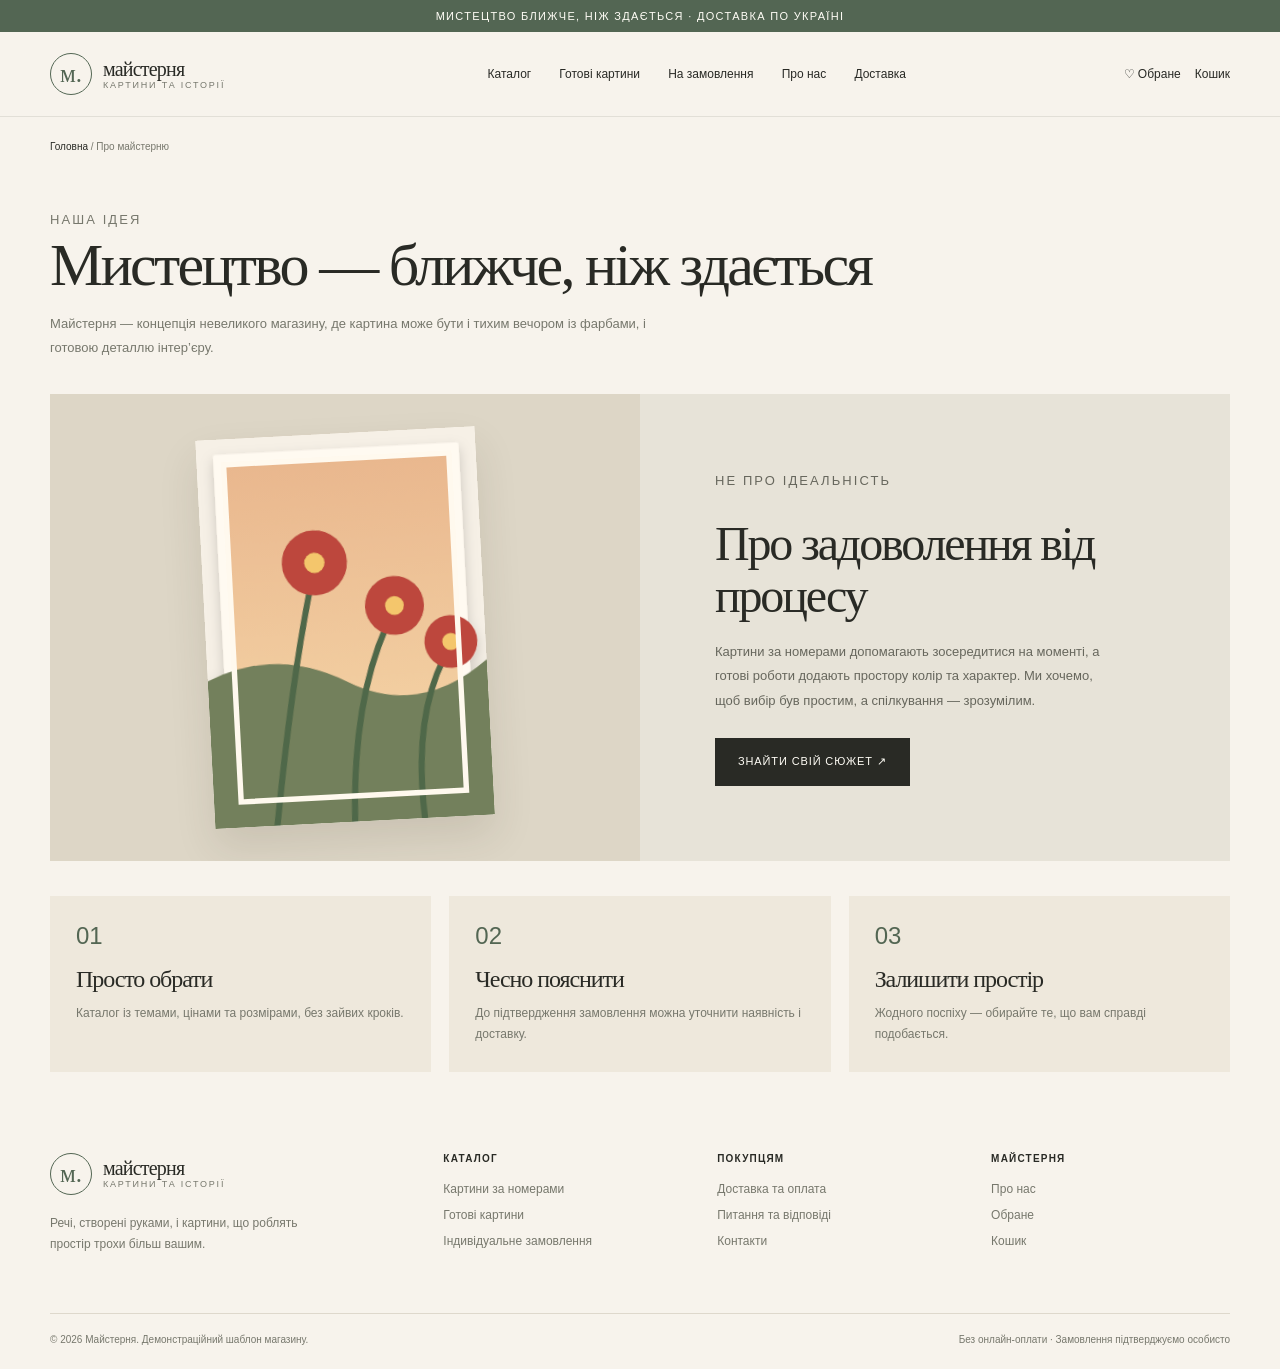
==== about.html @ 07181202 "init commit" ====
<!doctype html><html lang="uk"><head><meta charset="utf-8"><meta name="viewport" content="width=device-width, initial-scale=1"><meta name="description" content="Про концепцію та підхід майстерні."><title>Про майстерню — Майстерня</title><link rel="stylesheet" href="assets/css/style.css"></head><body data-order-email="YOUR_EMAIL@example.com"><div class="announcement">Мистецтво ближче, ніж здається · Доставка по Україні</div><header class="site-header"><div class="container header-main"><a class="brand" href="index.html"><span class="brand__mark">м.</span><span class="brand__text">майстерня<small>картини та історії</small></span></a><nav class="site-nav"><a href="catalog.html">Каталог</a><a href="ready-art.html">Готові картини</a><a href="custom.html">На замовлення</a><a href="about.html">Про нас</a><a href="delivery.html">Доставка</a></nav><div class="header-actions"><a class="header-link" href="favorites.html">♡ Обране</a><a class="header-link" href="cart.html">Кошик <span class="cart-count" hidden>0</span></a></div><button class="menu-toggle" aria-label="Відкрити меню" aria-expanded="false">☰</button></div></header><main><div class="container"><div class="breadcrumbs"><a href="index.html">Головна</a> / Про майстерню</div><section class="page-hero"><p class="eyebrow">НАША ІДЕЯ</p><h1>Мистецтво — ближче, ніж здається</h1><p>Майстерня — концепція невеликого магазину, де картина може бути і тихим вечором із фарбами, і готовою деталлю інтер’єру.</p></section><div class="split-promo"><div class="split-promo__visual"><img src="assets/images/poppy.svg" alt="Квіткова картина"></div><div class="split-promo__content"><p class="eyebrow">НЕ ПРО ІДЕАЛЬНІСТЬ</p><h2>Про задоволення від процесу</h2><p>Картини за номерами допомагають зосередитися на моменті, а готові роботи додають простору колір та характер. Ми хочемо, щоб вибір був простим, а спілкування — зрозумілим.</p><a class="button button--dark" href="catalog.html">Знайти свій сюжет ↗</a></div></div><div class="info-grid"><article class="info-card"><span>01</span><h2>Просто обрати</h2><p>Каталог із темами, цінами та розмірами, без зайвих кроків.</p></article><article class="info-card"><span>02</span><h2>Чесно пояснити</h2><p>До підтвердження замовлення можна уточнити наявність і доставку.</p></article><article class="info-card"><span>03</span><h2>Залишити простір</h2><p>Жодного поспіху — обирайте те, що вам справді подобається.</p></article></div></div></main><footer class="site-footer"><div class="container"><div class="footer-grid"><div class="footer-brand"><a class="brand" href="index.html"><span class="brand__mark">м.</span><span class="brand__text">майстерня<small>картини та історії</small></span></a><p>Речі, створені руками, і картини, що роблять простір трохи більш вашим.</p></div><div class="footer-column"><h3>Каталог</h3><a href="catalog.html">Картини за номерами</a><a href="ready-art.html">Готові картини</a><a href="custom.html">Індивідуальне замовлення</a></div><div class="footer-column"><h3>Покупцям</h3><a href="delivery.html">Доставка та оплата</a><a href="faq.html">Питання та відповіді</a><a href="contacts.html">Контакти</a></div><div class="footer-column"><h3>Майстерня</h3><a href="about.html">Про нас</a><a href="favorites.html">Обране</a><a href="cart.html">Кошик</a></div></div><div class="footer-bottom"><span>© 2026 Майстерня. Демонстраційний шаблон магазину.</span><span>Без онлайн-оплати · Замовлення підтверджуємо особисто</span></div></div></footer><script src="assets/js/products.js"></script><script src="assets/js/app.js"></script></body></html>
---- assets/css/style.css ----
/* Compiled from assets/scss/style.scss; no framework dependencies. */







:root { color-scheme: light; font-family: Inter, 'Segoe UI', sans-serif; color: #292a25; background: #f7f3ec; font-synthesis: none; text-rendering: optimizeLegibility; }
* { box-sizing: border-box; }
html { scroll-behavior: smooth; }
body { margin: 0; min-width: 320px; background: #f7f3ec; }
a { color: inherit; text-decoration: none; }
button, input, select, textarea { font: inherit; }
button { cursor: pointer; }
img { display: block; max-width: 100%; }
.container { width: min(1180px, calc(100% - 48px)); margin-inline: auto; }
.announcement { background: #536653; color: #fffdf6; text-align: center; padding: 10px 16px; font-size: 11px; letter-spacing: .12em; text-transform: uppercase; }
.site-header { position: sticky; top: 0; z-index: 20; background: rgba(247,243,236,.95); backdrop-filter: blur(12px); border-bottom: 1px solid rgba(41,42,37,.1); }
.header-main { min-height: 84px; display: flex; align-items: center; justify-content: space-between; gap: 28px; }
.brand { display: flex; align-items: center; gap: 11px; min-width: 220px; }
.brand__mark { display: grid; place-items: center; width: 42px; height: 42px; border: 1px solid #536653; color: #536653; border-radius: 50%; font-family: Georgia, 'Times New Roman', serif; font-size: 25px; }
.brand__text { display: grid; gap: 2px; font-family: Georgia, 'Times New Roman', serif; font-size: 20px; line-height: 1; letter-spacing: -.04em; }
.brand__text small { font-family: sans-serif; font-size: 9px; letter-spacing: .2em; text-transform: uppercase; color: #77786d; }
.site-nav { display: flex; align-items: center; gap: clamp(14px, 2.2vw, 30px); font-size: 12px; }
.site-nav a { padding: 10px 0; position: relative; }
.site-nav a:after { content: ''; position: absolute; left: 0; right: 100%; bottom: 4px; height: 1px; background: #536653; transition: right .2s; }
.site-nav a:hover:after { right: 0; }
.header-actions { display: flex; align-items: center; gap: 14px; }
.header-link { font-size: 12px; position: relative; white-space: nowrap; }
.cart-count { position: absolute; top: -9px; right: -12px; min-width: 17px; height: 17px; border-radius: 50%; background: #536653; color: white; display: grid; place-items: center; font-size: 10px; }
.cart-count[hidden] { display: none; }
.menu-toggle { display: none; border: 0; background: none; font-size: 23px; }
.hero { padding: 58px 0 74px; overflow: hidden; }
.hero__grid { display: grid; grid-template-columns: 1.02fr .98fr; align-items: center; gap: clamp(35px, 7vw, 90px); }
.eyebrow { font-size: 10px; letter-spacing: .16em; text-transform: uppercase; color: #77786d; margin: 0 0 15px; }
h1, h2, h3, p { margin-top: 0; }
h1, h2 { font-family: Georgia, 'Times New Roman', serif; font-weight: 400; letter-spacing: -.045em; }
.hero h1 { font-size: clamp(44px, 5.5vw, 72px); line-height: 1.02; max-width: 600px; margin-bottom: 23px; }
.hero h1 em { color: #536653; font-weight: 400; }
.hero__copy { max-width: 420px; color: #65665c; font-size: 14px; line-height: 1.9; margin-bottom: 30px; }
.button { display: inline-flex; align-items: center; justify-content: center; gap: 12px; min-height: 48px; padding: 0 22px; border: 1px solid transparent; font-size: 11px; letter-spacing: .08em; text-transform: uppercase; transition: background .2s, color .2s, transform .2s; }
.button:hover { transform: translateY(-2px); }
.button--dark { background: #292a25; color: #fffdf6; }
.button--dark:hover { background: #536653; }
.button--outline { border-color: #ded8cc; background: transparent; }
.button--outline:hover { border-color: #292a25; }
.button--wide { width: 100%; }
.hero__links { display: flex; align-items: center; flex-wrap: wrap; gap: 12px; }
.hero__art { position: relative; min-height: 480px; display: grid; place-items: center; }
.hero__art:before { content: ''; position: absolute; width: 78%; aspect-ratio: 1; border-radius: 50%; background: #e7e1d4; }
.hero__painting { position: relative; width: min(75%, 360px); transform: rotate(3deg); box-shadow: 0 26px 45px #40362b22; }
.hero__painting img { width: 100%; }
.hero__note { position: absolute; bottom: 38px; left: 0; background: #f7f3ec; padding: 16px 20px; box-shadow: 0 8px 25px #40362b0d; }
.hero__note strong { display: block; font-family: Georgia, 'Times New Roman', serif; font-size: 19px; font-weight: 400; }
.hero__note span { font-size: 10px; color: #77786d; }
.hero__stamp { position: absolute; top: 36px; right: 0; width: 90px; height: 90px; border: 1px solid #a9aa97; border-radius: 50%; display: grid; place-items: center; text-align: center; color: #536653; font-size: 9px; letter-spacing: .1em; line-height: 1.6; transform: rotate(10deg); }
.benefits { background: #eee5d8; border-block: 1px solid #e2d9cb; }
.benefits__grid { display: grid; grid-template-columns: repeat(3, 1fr); }
.benefit { padding: 24px 30px; display: flex; align-items: center; gap: 15px; border-right: 1px solid #d8cfc1; }
.benefit:first-child { padding-left: 0; }
.benefit:last-child { border-right: 0; }
.benefit__icon { color: #536653; font-size: 23px; }
.benefit strong { display: block; font-size: 12px; font-weight: 500; margin-bottom: 4px; }
.benefit p { color: #77786d; font-size: 11px; margin: 0; }
.section { padding: 86px 0; }
.section--tight { padding: 58px 0; }
.section-heading { display: flex; align-items: end; justify-content: space-between; gap: 20px; margin-bottom: 30px; }
.section-heading h2 { font-size: clamp(32px, 4vw, 46px); margin: 0; }
.section-heading p { color: #77786d; font-size: 12px; line-height: 1.8; max-width: 350px; margin: 0; }
.text-link { border-bottom: 1px solid #536653; padding-bottom: 5px; font-size: 11px; white-space: nowrap; }
.product-grid { display: grid; grid-template-columns: repeat(4, minmax(0, 1fr)); gap: 24px 18px; }
.product-card { min-width: 0; }
.product-card__image { display: block; position: relative; background: #eee5d8; overflow: hidden; aspect-ratio: 4/4.7; }
.product-card__image img { width: 100%; height: 100%; object-fit: cover; transition: transform .5s; }
.product-card:hover .product-card__image img { transform: scale(1.035); }
.product-card__tag { position: absolute; top: 12px; left: 12px; background: #f7f3ec; padding: 7px 9px; font-size: 9px; }
.favorite-button { position: absolute; right: 10px; top: 10px; border: 0; background: rgba(247,243,236,.9); width: 33px; height: 33px; border-radius: 50%; font-size: 18px; color: #292a25; }
.favorite-button.is-active { color: #a54e43; }
.product-card__body { padding: 15px 1px 0; }
.product-card__body .eyebrow { font-size: 8px; letter-spacing: .1em; margin-bottom: 8px; }
.product-card h3 { font-family: Georgia, 'Times New Roman', serif; font-size: 19px; font-weight: 400; margin-bottom: 13px; }
.product-card__bottom { display: flex; justify-content: space-between; align-items: center; }
.product-card__bottom strong { font-size: 13px; font-weight: 600; }
.icon-button { border: 1px solid #ded8cc; background: transparent; width: 33px; height: 33px; font-size: 19px; }
.icon-button:hover { background: #292a25; color: white; }
.split-promo { display: grid; grid-template-columns: 1fr 1fr; background: #e7e3d8; min-height: 360px; }
.split-promo__visual { display: grid; place-items: center; overflow: hidden; padding: 30px; background: #ddd6c6; }
.split-promo__visual img { width: min(64%, 280px); box-shadow: 0 20px 40px #3b32251e; transform: rotate(-3deg); }
.split-promo__content { padding: clamp(30px, 6vw, 75px); align-self: center; }
.split-promo__content h2 { font-size: clamp(34px, 4vw, 48px); line-height: 1.08; margin-bottom: 18px; }
.split-promo__content p { max-width: 390px; color: #67675d; font-size: 13px; line-height: 1.9; margin-bottom: 24px; }
.category-grid { display: grid; grid-template-columns: repeat(4,1fr); gap: 16px; }
.category-tile { position: relative; min-height: 230px; overflow: hidden; background: #eee5d8; }
.category-tile img { width: 100%; height: 100%; min-height: 230px; object-fit: cover; transition: transform .5s; }
.category-tile:hover img { transform: scale(1.04); }
.category-tile span { position: absolute; bottom: 12px; left: 12px; right: 12px; background: #f7f3ec; padding: 13px; font-family: Georgia, 'Times New Roman', serif; font-size: 19px; }
.quote-section { background: #536653; color: #f7f3ec; padding: 70px 24px; text-align: center; }
.quote-section blockquote { max-width: 760px; margin: 0 auto 20px; font-family: Georgia, 'Times New Roman', serif; font-size: clamp(28px, 4vw, 42px); line-height: 1.25; }
.quote-section p { color: #d4d8cc; font-size: 10px; letter-spacing: .14em; text-transform: uppercase; margin: 0; }
.newsletter { display: flex; justify-content: space-between; align-items: center; gap: 40px; padding: 44px 0; border-bottom: 1px solid #ded8cc; }
.newsletter h2 { font-size: 32px; margin: 0 0 7px; }
.newsletter p { color: #77786d; font-size: 12px; margin: 0; }
.newsletter form { display: flex; width: min(440px, 100%); border-bottom: 1px solid #292a25; }
.newsletter input { border: 0; outline: 0; background: transparent; padding: 14px 0; flex: 1; min-width: 0; font-size: 12px; }
.newsletter button { border: 0; background: transparent; font-size: 11px; text-transform: uppercase; letter-spacing: .08em; }
.site-footer { padding: 46px 0 24px; }
.footer-grid { display: grid; grid-template-columns: 1.5fr 1fr 1fr 1fr; gap: 35px; padding-bottom: 45px; }
.footer-brand p { max-width: 260px; color: #77786d; font-size: 12px; line-height: 1.8; margin-top: 18px; }
.footer-column h3 { font-size: 10px; text-transform: uppercase; letter-spacing: .12em; margin-bottom: 18px; }
.footer-column a { display: block; color: #77786d; font-size: 12px; margin: 12px 0; }
.footer-column a:hover { color: #292a25; }
.footer-bottom { border-top: 1px solid #ded8cc; padding-top: 20px; display: flex; justify-content: space-between; gap: 15px; color: #77786d; font-size: 10px; }
.page-hero { padding: 56px 0 35px; }
.page-hero h1 { font-size: clamp(42px, 5vw, 60px); margin: 0 0 12px; }
.page-hero p { max-width: 620px; color: #77786d; font-size: 13px; line-height: 1.8; margin: 0; }
.catalog-toolbar { display: flex; justify-content: space-between; align-items: center; gap: 18px; padding: 20px 0; border-block: 1px solid #ded8cc; margin-bottom: 26px; }
.catalog-toolbar__filters { display: flex; gap: 10px; flex-wrap: wrap; }
.catalog-toolbar input, .catalog-toolbar select, .order-form input, .order-form textarea { background: #fbf9f4; border: 1px solid #ded8cc; border-radius: 0; padding: 12px 13px; color: #292a25; outline-color: #536653; font-size: 12px; }
.catalog-toolbar input { width: 220px; }
.catalog-toolbar select { min-width: 150px; }
.catalog-toolbar__count { font-size: 11px; color: #77786d; white-space: nowrap; }
.breadcrumbs { padding-top: 24px; font-size: 10px; color: #77786d; }
.breadcrumbs a { color: #292a25; }
.product-detail { display: grid; grid-template-columns: 1fr .85fr; gap: clamp(35px, 7vw, 90px); padding: 36px 0 90px; }
.product-detail__visual { background: #eee5d8; padding: 35px; align-self: start; }
.product-detail__visual img { width: 100%; max-height: 690px; object-fit: contain; }
.product-detail__info { padding-top: 24px; }
.product-detail__info h1 { font-size: clamp(38px, 4vw, 55px); line-height: 1.05; margin-bottom: 22px; }
.product-detail__description { color: #77786d; font-size: 13px; line-height: 1.9; }
.product-detail__price { font-size: 25px; font-weight: 600; margin: 26px 0 15px; }
.stock-note { display: flex; align-items: center; gap: 9px; color: #536653; font-size: 11px; }
.stock-note span { width: 7px; height: 7px; background: #68856a; border-radius: 50%; }
.detail-specs { border-block: 1px solid #ded8cc; margin: 25px 0; }
.detail-specs div { display: flex; justify-content: space-between; gap: 15px; padding: 14px 0; border-bottom: 1px solid #ded8cc; font-size: 11px; }
.detail-specs div:last-child { border: 0; }
.detail-specs span { color: #77786d; }
.detail-specs strong { font-weight: 500; text-align: right; }
.kit-includes { background: #eee8dc; padding: 20px 22px; margin-bottom: 24px; font-size: 12px; line-height: 1.8; }
.kit-includes ul { padding-left: 18px; margin-bottom: 0; }
.kit-includes p { margin: 7px 0 0; }
.microcopy { font-size: 10px; color: #77786d; line-height: 1.7; margin-top: 12px; }
.cart-layout { display: grid; grid-template-columns: 1.3fr .7fr; gap: 50px; padding: 30px 0 90px; align-items: start; }
.cart-item { display: grid; grid-template-columns: 115px 1fr 24px; gap: 20px; padding: 18px 0; border-bottom: 1px solid #ded8cc; }
.cart-item img { width: 115px; aspect-ratio: 4/5; object-fit: cover; background: #eee5d8; }
.cart-item__info { display: grid; align-content: start; gap: 8px; font-size: 12px; }
.cart-item__info span { color: #77786d; font-size: 10px; }
.cart-item__info strong { font-weight: 500; }
.remove-item { border: 0; background: transparent; font-size: 22px; color: #77786d; align-self: start; }
.quantity { display: flex; align-items: center; gap: 14px; margin-top: 4px; }
.quantity button { width: 26px; height: 26px; border: 1px solid #ded8cc; background: transparent; }
.cart-summary { background: #eee8dc; padding: 26px; }
.cart-summary > p:first-child { display: flex; justify-content: space-between; font-size: 13px; }
.cart-summary > p:first-child strong { font-size: 18px; }
.order-form { display: grid; gap: 14px; margin-top: 22px; }
.order-form label { display: grid; gap: 7px; font-size: 11px; }
.order-form input, .order-form textarea { width: 100%; background: #f9f6ef; }
.order-form textarea { resize: vertical; }
.check-option { display: flex; align-items: center; gap: 10px; margin: 14px 0; font-size: 12px; line-height: 1.5; }
.check-option input[type="checkbox"] { width: 16px; min-width: 16px; height: 16px; padding: 0; border: 0; accent-color: #536653; }
.check-option strong { margin-left: auto; white-space: nowrap; font-weight: 600; }
.empty-state { grid-column: 1/-1; padding: 55px 20px; text-align: center; background: #eee8dc; }
.empty-state > span { font-family: Georgia, 'Times New Roman', serif; font-size: 42px; color: #536653; }
.empty-state h2, .empty-state h3 { font-family: Georgia, 'Times New Roman', serif; font-size: 30px; font-weight: 400; margin: 10px 0; }
.empty-state p { color: #77786d; font-size: 12px; margin-bottom: 22px; }
.info-grid { display: grid; grid-template-columns: repeat(3,1fr); gap: 18px; margin: 35px 0; }
.info-card { background: #eee8dc; padding: 26px; }
.info-card span { color: #536653; font-size: 24px; }
.info-card h2 { font-size: 24px; margin: 16px 0 10px; }
.info-card p { color: #77786d; font-size: 12px; line-height: 1.8; margin: 0; }
.prose { max-width: 760px; font-size: 13px; line-height: 1.95; color: #55574e; }
.prose h2 { color: #292a25; font-size: 30px; margin-top: 35px; }
.prose ul { padding-left: 20px; }
.contact-layout { display: grid; grid-template-columns: .8fr 1.2fr; gap: 60px; padding: 25px 0 90px; }
.contact-list { display: grid; gap: 20px; align-content: start; }
.contact-list div { border-bottom: 1px solid #ded8cc; padding-bottom: 18px; }
.contact-list span { display: block; color: #77786d; font-size: 10px; text-transform: uppercase; letter-spacing: .12em; margin-bottom: 7px; }
.contact-list strong { font-size: 14px; font-weight: 500; }
.contact-form { display: grid; gap: 15px; }
.contact-form label { display: grid; gap: 7px; font-size: 11px; }
.contact-form input, .contact-form textarea { padding: 13px; border: 1px solid #ded8cc; background: #fbf9f4; width: 100%; }
.toast { position: fixed; z-index: 100; bottom: 22px; left: 50%; transform: translate(-50%, 20px); opacity: 0; pointer-events: none; background: #292a25; color: white; padding: 14px 20px; font-size: 12px; transition: .25s; box-shadow: 0 8px 25px #0002; }
.toast.is-visible { opacity: 1; transform: translate(-50%, 0); }
@media (max-width: 980px) { .brand { min-width: 0; }.site-nav { gap: 14px; }.header-actions { gap: 10px; }.product-grid { grid-template-columns: repeat(3,1fr); }.hero__grid { gap: 25px; }.hero__art { min-height: 400px; }.footer-grid { grid-template-columns: 1.4fr 1fr 1fr; }.footer-column:last-child { grid-column: 2; } }
@media (max-width: 760px) { .container { width: min(100% - 32px, 600px); }.announcement { font-size: 9px; }.header-main { min-height: 70px; gap: 12px; }.brand__mark { width: 36px; height: 36px; font-size: 21px; }.brand__text { font-size: 17px; }.brand__text small { font-size: 8px; }.menu-toggle { display: block; order: 3; }.header-actions { margin-left: auto; }.site-nav { display: none; position: absolute; left: 0; right: 0; top: 100%; padding: 12px 24px 20px; background: #f7f3ec; border-bottom: 1px solid #ded8cc; flex-direction: column; align-items: stretch; gap: 0; }.site-nav.is-open { display: flex; }.site-nav a { border-bottom: 1px solid #ded8cc; padding: 13px 0; }.hero { padding: 42px 0 50px; }.hero__grid { grid-template-columns: 1fr; }.hero h1 { font-size: clamp(42px, 12vw, 62px); }.hero__art { min-height: 370px; }.hero__painting { width: 60%; }.hero__stamp { right: 6%; top: 20px; }.hero__note { left: 5%; bottom: 20px; }.benefits__grid { grid-template-columns: 1fr; }.benefit, .benefit:first-child { padding: 17px 0; border-right: 0; border-bottom: 1px solid #d8cfc1; }.benefit:last-child { border-bottom: 0; }.section { padding: 58px 0; }.section-heading { align-items: start; flex-direction: column; }.product-grid { grid-template-columns: repeat(2,minmax(0,1fr)); gap: 24px 12px; }.product-card h3 { font-size: 17px; }.product-card__body .eyebrow { font-size: 7px; }.split-promo { grid-template-columns: 1fr; }.split-promo__visual { min-height: 270px; }.split-promo__visual img { width: 48%; }.category-grid { grid-template-columns: repeat(2,1fr); gap: 10px; }.category-tile, .category-tile img { min-height: 190px; }.newsletter { align-items: start; flex-direction: column; gap: 22px; }.newsletter form { width: 100%; }.footer-grid { grid-template-columns: repeat(2,1fr); gap: 28px 20px; }.footer-brand { grid-column: 1/-1; }.footer-column:last-child { grid-column: auto; }.footer-bottom { flex-direction: column; }.page-hero { padding: 42px 0 28px; }.catalog-toolbar { align-items: stretch; flex-direction: column; }.catalog-toolbar__filters { display: grid; grid-template-columns: 1fr 1fr; }.catalog-toolbar input { width: 100%; grid-column: 1/-1; }.catalog-toolbar select { min-width: 0; width: 100%; }.product-detail { grid-template-columns: 1fr; gap: 22px; padding-bottom: 55px; }.product-detail__visual { padding: 18px; }.product-detail__visual img { max-height: 520px; }.product-detail__info { padding-top: 0; }.cart-layout { grid-template-columns: 1fr; gap: 25px; padding-bottom: 55px; }.cart-item { grid-template-columns: 85px 1fr 20px; gap: 12px; }.cart-item img { width: 85px; }.info-grid { grid-template-columns: 1fr; }.contact-layout { grid-template-columns: 1fr; gap: 35px; padding-bottom: 55px; } }
@media (max-width: 380px) { .header-link { font-size: 11px; }.brand { gap: 7px; }.brand__text { font-size: 15px; }.product-grid { gap: 20px 9px; }.product-card h3 { font-size: 15px; }.product-card__bottom strong { font-size: 12px; } }
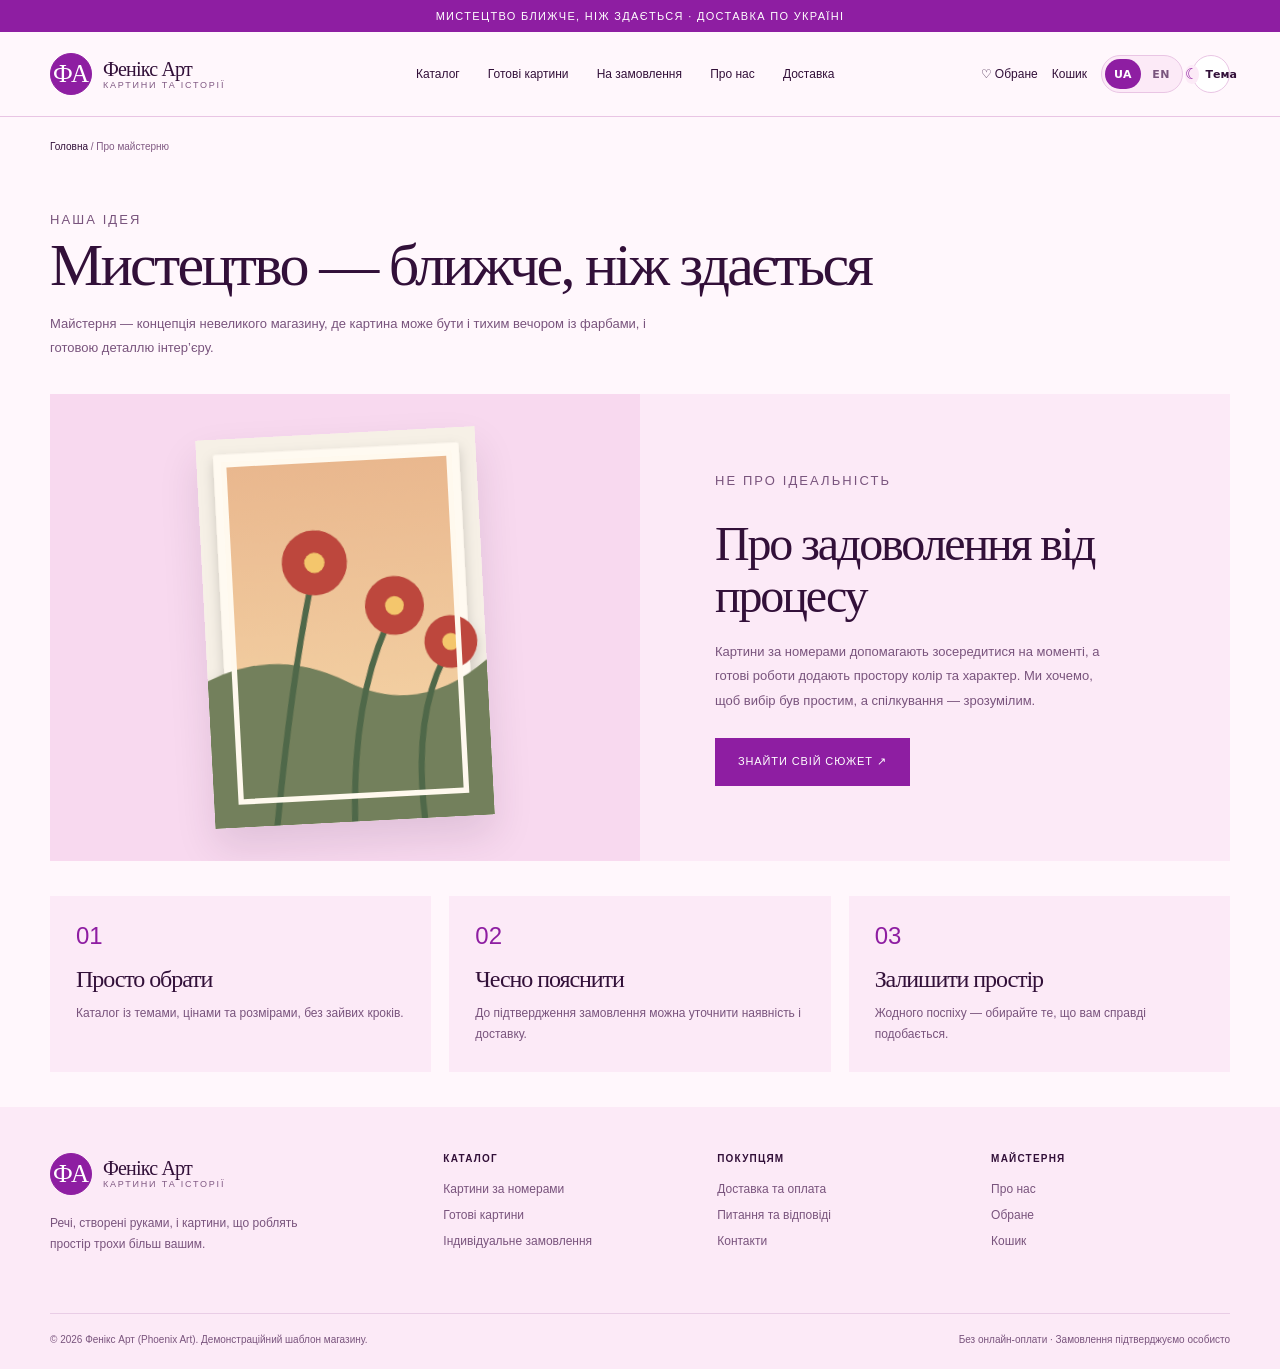
==== commit a33e12dd: "_" ====
--- a/about.html
+++ b/about.html
@@ -1 +1 @@
-<!doctype html><html lang="uk"><head><meta charset="utf-8"><meta name="viewport" content="width=device-width, initial-scale=1"><meta name="description" content="Про концепцію та підхід майстерні."><title>Про майстерню — Майстерня</title><link rel="stylesheet" href="assets/css/style.css"></head><body data-order-email="YOUR_EMAIL@example.com"><div class="announcement">Мистецтво ближче, ніж здається · Доставка по Україні</div><header class="site-header"><div class="container header-main"><a class="brand" href="index.html"><span class="brand__mark">м.</span><span class="brand__text">майстерня<small>картини та історії</small></span></a><nav class="site-nav"><a href="catalog.html">Каталог</a><a href="ready-art.html">Готові картини</a><a href="custom.html">На замовлення</a><a href="about.html">Про нас</a><a href="delivery.html">Доставка</a></nav><div class="header-actions"><a class="header-link" href="favorites.html">♡ Обране</a><a class="header-link" href="cart.html">Кошик <span class="cart-count" hidden>0</span></a></div><button class="menu-toggle" aria-label="Відкрити меню" aria-expanded="false">☰</button></div></header><main><div class="container"><div class="breadcrumbs"><a href="index.html">Головна</a> / Про майстерню</div><section class="page-hero"><p class="eyebrow">НАША ІДЕЯ</p><h1>Мистецтво — ближче, ніж здається</h1><p>Майстерня — концепція невеликого магазину, де картина може бути і тихим вечором із фарбами, і готовою деталлю інтер’єру.</p></section><div class="split-promo"><div class="split-promo__visual"><img src="assets/images/poppy.svg" alt="Квіткова картина"></div><div class="split-promo__content"><p class="eyebrow">НЕ ПРО ІДЕАЛЬНІСТЬ</p><h2>Про задоволення від процесу</h2><p>Картини за номерами допомагають зосередитися на моменті, а готові роботи додають простору колір та характер. Ми хочемо, щоб вибір був простим, а спілкування — зрозумілим.</p><a class="button button--dark" href="catalog.html">Знайти свій сюжет ↗</a></div></div><div class="info-grid"><article class="info-card"><span>01</span><h2>Просто обрати</h2><p>Каталог із темами, цінами та розмірами, без зайвих кроків.</p></article><article class="info-card"><span>02</span><h2>Чесно пояснити</h2><p>До підтвердження замовлення можна уточнити наявність і доставку.</p></article><article class="info-card"><span>03</span><h2>Залишити простір</h2><p>Жодного поспіху — обирайте те, що вам справді подобається.</p></article></div></div></main><footer class="site-footer"><div class="container"><div class="footer-grid"><div class="footer-brand"><a class="brand" href="index.html"><span class="brand__mark">м.</span><span class="brand__text">майстерня<small>картини та історії</small></span></a><p>Речі, створені руками, і картини, що роблять простір трохи більш вашим.</p></div><div class="footer-column"><h3>Каталог</h3><a href="catalog.html">Картини за номерами</a><a href="ready-art.html">Готові картини</a><a href="custom.html">Індивідуальне замовлення</a></div><div class="footer-column"><h3>Покупцям</h3><a href="delivery.html">Доставка та оплата</a><a href="faq.html">Питання та відповіді</a><a href="contacts.html">Контакти</a></div><div class="footer-column"><h3>Майстерня</h3><a href="about.html">Про нас</a><a href="favorites.html">Обране</a><a href="cart.html">Кошик</a></div></div><div class="footer-bottom"><span>© 2026 Майстерня. Демонстраційний шаблон магазину.</span><span>Без онлайн-оплати · Замовлення підтверджуємо особисто</span></div></div></footer><script src="assets/js/products.js"></script><script src="assets/js/app.js"></script></body></html>+<!doctype html><html lang="uk"><head><meta charset="utf-8"><meta name="viewport" content="width=device-width, initial-scale=1"><meta name="description" content="Про концепцію та підхід майстерні."><title>Про майстерню — Фенікс Арт (Phoenix Art)</title><link rel="stylesheet" href="assets/css/style.css?v=20261022-phoenix3"></head><body data-order-email="YOUR_EMAIL@example.com"><div class="announcement">Мистецтво ближче, ніж здається · Доставка по Україні</div><header class="site-header"><div class="container header-main"><a class="brand" href="index.html"><span class="brand__mark">ФА</span><span class="brand__text">Фенікс Арт<small>картини та історії</small></span></a><nav class="site-nav"><a href="catalog.html">Каталог</a><a href="ready-art.html">Готові картини</a><a href="custom.html">На замовлення</a><a href="about.html">Про нас</a><a href="delivery.html">Доставка</a></nav><div class="header-actions"><a class="header-link" href="favorites.html">♡ Обране</a><a class="header-link" href="cart.html">Кошик <span class="cart-count" hidden>0</span></a><div class="site-controls"><div class="language-switch" role="group" aria-label="Мова / Language"><button type="button" class="language-option" data-language="uk" aria-pressed="true">UA</button><button type="button" class="language-option" data-language="en" aria-pressed="false">EN</button></div><button class="theme-toggle" type="button" data-theme-toggle aria-label="Перемкнути тему" title="Перемкнути світлу або темну тему"><span class="theme-toggle__icon" aria-hidden="true">☾</span><span class="theme-toggle__label">Тема</span></button></div></div><button class="menu-toggle" aria-label="Відкрити меню" aria-expanded="false">☰</button></div></header><main><div class="container"><div class="breadcrumbs"><a href="index.html">Головна</a> / Про майстерню</div><section class="page-hero"><p class="eyebrow">НАША ІДЕЯ</p><h1>Мистецтво — ближче, ніж здається</h1><p>Майстерня — концепція невеликого магазину, де картина може бути і тихим вечором із фарбами, і готовою деталлю інтер’єру.</p></section><div class="split-promo"><div class="split-promo__visual"><img src="assets/images/poppy.svg" alt="Квіткова картина"></div><div class="split-promo__content"><p class="eyebrow">НЕ ПРО ІДЕАЛЬНІСТЬ</p><h2>Про задоволення від процесу</h2><p>Картини за номерами допомагають зосередитися на моменті, а готові роботи додають простору колір та характер. Ми хочемо, щоб вибір був простим, а спілкування — зрозумілим.</p><a class="button button--dark" href="catalog.html">Знайти свій сюжет ↗</a></div></div><div class="info-grid"><article class="info-card"><span>01</span><h2>Просто обрати</h2><p>Каталог із темами, цінами та розмірами, без зайвих кроків.</p></article><article class="info-card"><span>02</span><h2>Чесно пояснити</h2><p>До підтвердження замовлення можна уточнити наявність і доставку.</p></article><article class="info-card"><span>03</span><h2>Залишити простір</h2><p>Жодного поспіху — обирайте те, що вам справді подобається.</p></article></div></div></main><footer class="site-footer"><div class="container"><div class="footer-grid"><div class="footer-brand"><a class="brand" href="index.html"><span class="brand__mark">ФА</span><span class="brand__text">Фенікс Арт<small>картини та історії</small></span></a><p>Речі, створені руками, і картини, що роблять простір трохи більш вашим.</p></div><div class="footer-column"><h3>Каталог</h3><a href="catalog.html">Картини за номерами</a><a href="ready-art.html">Готові картини</a><a href="custom.html">Індивідуальне замовлення</a></div><div class="footer-column"><h3>Покупцям</h3><a href="delivery.html">Доставка та оплата</a><a href="faq.html">Питання та відповіді</a><a href="contacts.html">Контакти</a></div><div class="footer-column"><h3>Майстерня</h3><a href="about.html">Про нас</a><a href="favorites.html">Обране</a><a href="cart.html">Кошик</a></div></div><div class="footer-bottom"><span>© 2026 Фенікс Арт (Phoenix Art). Демонстраційний шаблон магазину.</span><span>Без онлайн-оплати · Замовлення підтверджуємо особисто</span></div></div></footer><script src="assets/js/products.js?v=20261022-phoenix3"></script><script src="assets/js/app.js?v=20261022-phoenix3"></script><script src="assets/js/preferences.js?v=20261022-phoenix3"></script></body></html>
--- a/assets/css/style.css
+++ b/assets/css/style.css
@@ -6,181 +6,449 @@
 
 
 
-:root { color-scheme: light; font-family: Inter, 'Segoe UI', sans-serif; color: #292a25; background: #f7f3ec; font-synthesis: none; text-rendering: optimizeLegibility; }
+:root { color-scheme: light; font-family: Inter, 'Segoe UI', sans-serif; color: #35113B; background: #FFF5FC; font-synthesis: none; text-rendering: optimizeLegibility; }
 * { box-sizing: border-box; }
 html { scroll-behavior: smooth; }
-body { margin: 0; min-width: 320px; background: #f7f3ec; }
+body { margin: 0; min-width: 320px; background: #FFF5FC; }
 a { color: inherit; text-decoration: none; }
 button, input, select, textarea { font: inherit; }
 button { cursor: pointer; }
 img { display: block; max-width: 100%; }
 .container { width: min(1180px, calc(100% - 48px)); margin-inline: auto; }
-.announcement { background: #536653; color: #fffdf6; text-align: center; padding: 10px 16px; font-size: 11px; letter-spacing: .12em; text-transform: uppercase; }
+.announcement { background: #8E1EA2; color: #FFFFFF; text-align: center; padding: 10px 16px; font-size: 11px; letter-spacing: .12em; text-transform: uppercase; }
 .site-header { position: sticky; top: 0; z-index: 20; background: rgba(247,243,236,.95); backdrop-filter: blur(12px); border-bottom: 1px solid rgba(41,42,37,.1); }
 .header-main { min-height: 84px; display: flex; align-items: center; justify-content: space-between; gap: 28px; }
 .brand { display: flex; align-items: center; gap: 11px; min-width: 220px; }
-.brand__mark { display: grid; place-items: center; width: 42px; height: 42px; border: 1px solid #536653; color: #536653; border-radius: 50%; font-family: Georgia, 'Times New Roman', serif; font-size: 25px; }
+.brand__mark { display: grid; place-items: center; width: 42px; height: 42px; border: 1px solid #8E1EA2; color: #8E1EA2; border-radius: 50%; font-family: Georgia, 'Times New Roman', serif; font-size: 25px; }
 .brand__text { display: grid; gap: 2px; font-family: Georgia, 'Times New Roman', serif; font-size: 20px; line-height: 1; letter-spacing: -.04em; }
-.brand__text small { font-family: sans-serif; font-size: 9px; letter-spacing: .2em; text-transform: uppercase; color: #77786d; }
+.brand__text small { font-family: sans-serif; font-size: 9px; letter-spacing: .2em; text-transform: uppercase; color: #805A83; }
 .site-nav { display: flex; align-items: center; gap: clamp(14px, 2.2vw, 30px); font-size: 12px; }
 .site-nav a { padding: 10px 0; position: relative; }
-.site-nav a:after { content: ''; position: absolute; left: 0; right: 100%; bottom: 4px; height: 1px; background: #536653; transition: right .2s; }
+.site-nav a:after { content: ''; position: absolute; left: 0; right: 100%; bottom: 4px; height: 1px; background: #8E1EA2; transition: right .2s; }
 .site-nav a:hover:after { right: 0; }
 .header-actions { display: flex; align-items: center; gap: 14px; }
 .header-link { font-size: 12px; position: relative; white-space: nowrap; }
-.cart-count { position: absolute; top: -9px; right: -12px; min-width: 17px; height: 17px; border-radius: 50%; background: #536653; color: white; display: grid; place-items: center; font-size: 10px; }
+.cart-count { position: absolute; top: -9px; right: -12px; min-width: 17px; height: 17px; border-radius: 50%; background: #8E1EA2; color: white; display: grid; place-items: center; font-size: 10px; }
 .cart-count[hidden] { display: none; }
 .menu-toggle { display: none; border: 0; background: none; font-size: 23px; }
 .hero { padding: 58px 0 74px; overflow: hidden; }
 .hero__grid { display: grid; grid-template-columns: 1.02fr .98fr; align-items: center; gap: clamp(35px, 7vw, 90px); }
-.eyebrow { font-size: 10px; letter-spacing: .16em; text-transform: uppercase; color: #77786d; margin: 0 0 15px; }
+.eyebrow { font-size: 10px; letter-spacing: .16em; text-transform: uppercase; color: #805A83; margin: 0 0 15px; }
 h1, h2, h3, p { margin-top: 0; }
 h1, h2 { font-family: Georgia, 'Times New Roman', serif; font-weight: 400; letter-spacing: -.045em; }
 .hero h1 { font-size: clamp(44px, 5.5vw, 72px); line-height: 1.02; max-width: 600px; margin-bottom: 23px; }
-.hero h1 em { color: #536653; font-weight: 400; }
-.hero__copy { max-width: 420px; color: #65665c; font-size: 14px; line-height: 1.9; margin-bottom: 30px; }
+.hero h1 em { color: #8E1EA2; font-weight: 400; }
+.hero__copy { max-width: 420px; color: #805A83; font-size: 14px; line-height: 1.9; margin-bottom: 30px; }
 .button { display: inline-flex; align-items: center; justify-content: center; gap: 12px; min-height: 48px; padding: 0 22px; border: 1px solid transparent; font-size: 11px; letter-spacing: .08em; text-transform: uppercase; transition: background .2s, color .2s, transform .2s; }
 .button:hover { transform: translateY(-2px); }
-.button--dark { background: #292a25; color: #fffdf6; }
-.button--dark:hover { background: #536653; }
-.button--outline { border-color: #ded8cc; background: transparent; }
-.button--outline:hover { border-color: #292a25; }
+.button--dark { background: #35113B; color: #FFFFFF; }
+.button--dark:hover { background: #8E1EA2; }
+.button--outline { border-color: #E9CDE6; background: transparent; }
+.button--outline:hover { border-color: #35113B; }
 .button--wide { width: 100%; }
 .hero__links { display: flex; align-items: center; flex-wrap: wrap; gap: 12px; }
 .hero__art { position: relative; min-height: 480px; display: grid; place-items: center; }
-.hero__art:before { content: ''; position: absolute; width: 78%; aspect-ratio: 1; border-radius: 50%; background: #e7e1d4; }
-.hero__painting { position: relative; width: min(75%, 360px); transform: rotate(3deg); box-shadow: 0 26px 45px #40362b22; }
+.hero__art:before { content: ''; position: absolute; width: 78%; aspect-ratio: 1; border-radius: 50%; background: #F8DDF1; }
+.hero__painting { position: relative; width: min(75%, 360px); transform: rotate(3deg); box-shadow: 0 26px 45px #35113B22; }
 .hero__painting img { width: 100%; }
-.hero__note { position: absolute; bottom: 38px; left: 0; background: #f7f3ec; padding: 16px 20px; box-shadow: 0 8px 25px #40362b0d; }
+.hero__note { position: absolute; bottom: 38px; left: 0; background: #FFF5FC; padding: 16px 20px; box-shadow: 0 8px 25px #35113B0d; }
 .hero__note strong { display: block; font-family: Georgia, 'Times New Roman', serif; font-size: 19px; font-weight: 400; }
-.hero__note span { font-size: 10px; color: #77786d; }
-.hero__stamp { position: absolute; top: 36px; right: 0; width: 90px; height: 90px; border: 1px solid #a9aa97; border-radius: 50%; display: grid; place-items: center; text-align: center; color: #536653; font-size: 9px; letter-spacing: .1em; line-height: 1.6; transform: rotate(10deg); }
-.benefits { background: #eee5d8; border-block: 1px solid #e2d9cb; }
+.hero__note span { font-size: 10px; color: #805A83; }
+.hero__stamp { position: absolute; top: 36px; right: 0; width: 90px; height: 90px; border: 1px solid #C654C3; border-radius: 50%; display: grid; place-items: center; text-align: center; color: #8E1EA2; font-size: 9px; letter-spacing: .1em; line-height: 1.6; transform: rotate(10deg); }
+.benefits { background: #FFC0DE; border-block: 1px solid #ED96D7; }
 .benefits__grid { display: grid; grid-template-columns: repeat(3, 1fr); }
-.benefit { padding: 24px 30px; display: flex; align-items: center; gap: 15px; border-right: 1px solid #d8cfc1; }
+.benefit { padding: 24px 30px; display: flex; align-items: center; gap: 15px; border-right: 1px solid #ED96D7; }
 .benefit:first-child { padding-left: 0; }
 .benefit:last-child { border-right: 0; }
-.benefit__icon { color: #536653; font-size: 23px; }
+.benefit__icon { color: #8E1EA2; font-size: 23px; }
 .benefit strong { display: block; font-size: 12px; font-weight: 500; margin-bottom: 4px; }
-.benefit p { color: #77786d; font-size: 11px; margin: 0; }
+.benefit p { color: #805A83; font-size: 11px; margin: 0; }
 .section { padding: 86px 0; }
 .section--tight { padding: 58px 0; }
 .section-heading { display: flex; align-items: end; justify-content: space-between; gap: 20px; margin-bottom: 30px; }
 .section-heading h2 { font-size: clamp(32px, 4vw, 46px); margin: 0; }
-.section-heading p { color: #77786d; font-size: 12px; line-height: 1.8; max-width: 350px; margin: 0; }
-.text-link { border-bottom: 1px solid #536653; padding-bottom: 5px; font-size: 11px; white-space: nowrap; }
+.section-heading p { color: #805A83; font-size: 12px; line-height: 1.8; max-width: 350px; margin: 0; }
+.text-link { border-bottom: 1px solid #8E1EA2; padding-bottom: 5px; font-size: 11px; white-space: nowrap; }
 .product-grid { display: grid; grid-template-columns: repeat(4, minmax(0, 1fr)); gap: 24px 18px; }
 .product-card { min-width: 0; }
-.product-card__image { display: block; position: relative; background: #eee5d8; overflow: hidden; aspect-ratio: 4/4.7; }
+.product-card__image { display: block; position: relative; background: #FFC0DE; overflow: hidden; aspect-ratio: 4/4.7; }
 .product-card__image img { width: 100%; height: 100%; object-fit: cover; transition: transform .5s; }
 .product-card:hover .product-card__image img { transform: scale(1.035); }
-.product-card__tag { position: absolute; top: 12px; left: 12px; background: #f7f3ec; padding: 7px 9px; font-size: 9px; }
-.favorite-button { position: absolute; right: 10px; top: 10px; border: 0; background: rgba(247,243,236,.9); width: 33px; height: 33px; border-radius: 50%; font-size: 18px; color: #292a25; }
-.favorite-button.is-active { color: #a54e43; }
+.product-card__tag { position: absolute; top: 12px; left: 12px; background: #FFF5FC; padding: 7px 9px; font-size: 9px; }
+.favorite-button { position: absolute; right: 10px; top: 10px; border: 0; background: rgba(247,243,236,.9); width: 33px; height: 33px; border-radius: 50%; font-size: 18px; color: #35113B; }
+.favorite-button.is-active { color: #8E1EA2; }
 .product-card__body { padding: 15px 1px 0; }
 .product-card__body .eyebrow { font-size: 8px; letter-spacing: .1em; margin-bottom: 8px; }
 .product-card h3 { font-family: Georgia, 'Times New Roman', serif; font-size: 19px; font-weight: 400; margin-bottom: 13px; }
 .product-card__bottom { display: flex; justify-content: space-between; align-items: center; }
 .product-card__bottom strong { font-size: 13px; font-weight: 600; }
-.icon-button { border: 1px solid #ded8cc; background: transparent; width: 33px; height: 33px; font-size: 19px; }
-.icon-button:hover { background: #292a25; color: white; }
-.split-promo { display: grid; grid-template-columns: 1fr 1fr; background: #e7e3d8; min-height: 360px; }
-.split-promo__visual { display: grid; place-items: center; overflow: hidden; padding: 30px; background: #ddd6c6; }
-.split-promo__visual img { width: min(64%, 280px); box-shadow: 0 20px 40px #3b32251e; transform: rotate(-3deg); }
+.icon-button { border: 1px solid #E9CDE6; background: transparent; width: 33px; height: 33px; font-size: 19px; }
+.icon-button:hover { background: #35113B; color: white; }
+.split-promo { display: grid; grid-template-columns: 1fr 1fr; background: #F8DDF1; min-height: 360px; }
+.split-promo__visual { display: grid; place-items: center; overflow: hidden; padding: 30px; background: #F5D4EC; }
+.split-promo__visual img { width: min(64%, 280px); box-shadow: 0 20px 40px #35113B1e; transform: rotate(-3deg); }
 .split-promo__content { padding: clamp(30px, 6vw, 75px); align-self: center; }
 .split-promo__content h2 { font-size: clamp(34px, 4vw, 48px); line-height: 1.08; margin-bottom: 18px; }
-.split-promo__content p { max-width: 390px; color: #67675d; font-size: 13px; line-height: 1.9; margin-bottom: 24px; }
+.split-promo__content p { max-width: 390px; color: #805A83; font-size: 13px; line-height: 1.9; margin-bottom: 24px; }
 .category-grid { display: grid; grid-template-columns: repeat(4,1fr); gap: 16px; }
-.category-tile { position: relative; min-height: 230px; overflow: hidden; background: #eee5d8; }
+.category-tile { position: relative; min-height: 230px; overflow: hidden; background: #FFC0DE; }
 .category-tile img { width: 100%; height: 100%; min-height: 230px; object-fit: cover; transition: transform .5s; }
 .category-tile:hover img { transform: scale(1.04); }
-.category-tile span { position: absolute; bottom: 12px; left: 12px; right: 12px; background: #f7f3ec; padding: 13px; font-family: Georgia, 'Times New Roman', serif; font-size: 19px; }
-.quote-section { background: #536653; color: #f7f3ec; padding: 70px 24px; text-align: center; }
+.category-tile span { position: absolute; bottom: 12px; left: 12px; right: 12px; background: #FFF5FC; padding: 13px; font-family: Georgia, 'Times New Roman', serif; font-size: 19px; }
+.quote-section { background: #8E1EA2; color: #FFF5FC; padding: 70px 24px; text-align: center; }
 .quote-section blockquote { max-width: 760px; margin: 0 auto 20px; font-family: Georgia, 'Times New Roman', serif; font-size: clamp(28px, 4vw, 42px); line-height: 1.25; }
-.quote-section p { color: #d4d8cc; font-size: 10px; letter-spacing: .14em; text-transform: uppercase; margin: 0; }
-.newsletter { display: flex; justify-content: space-between; align-items: center; gap: 40px; padding: 44px 0; border-bottom: 1px solid #ded8cc; }
+.quote-section p { color: #FFC0DE; font-size: 10px; letter-spacing: .14em; text-transform: uppercase; margin: 0; }
+.newsletter { display: flex; justify-content: space-between; align-items: center; gap: 40px; padding: 44px 0; border-bottom: 1px solid #E9CDE6; }
 .newsletter h2 { font-size: 32px; margin: 0 0 7px; }
-.newsletter p { color: #77786d; font-size: 12px; margin: 0; }
-.newsletter form { display: flex; width: min(440px, 100%); border-bottom: 1px solid #292a25; }
+.newsletter p { color: #805A83; font-size: 12px; margin: 0; }
+.newsletter form { display: flex; width: min(440px, 100%); border-bottom: 1px solid #35113B; }
 .newsletter input { border: 0; outline: 0; background: transparent; padding: 14px 0; flex: 1; min-width: 0; font-size: 12px; }
 .newsletter button { border: 0; background: transparent; font-size: 11px; text-transform: uppercase; letter-spacing: .08em; }
 .site-footer { padding: 46px 0 24px; }
 .footer-grid { display: grid; grid-template-columns: 1.5fr 1fr 1fr 1fr; gap: 35px; padding-bottom: 45px; }
-.footer-brand p { max-width: 260px; color: #77786d; font-size: 12px; line-height: 1.8; margin-top: 18px; }
+.footer-brand p { max-width: 260px; color: #805A83; font-size: 12px; line-height: 1.8; margin-top: 18px; }
 .footer-column h3 { font-size: 10px; text-transform: uppercase; letter-spacing: .12em; margin-bottom: 18px; }
-.footer-column a { display: block; color: #77786d; font-size: 12px; margin: 12px 0; }
-.footer-column a:hover { color: #292a25; }
-.footer-bottom { border-top: 1px solid #ded8cc; padding-top: 20px; display: flex; justify-content: space-between; gap: 15px; color: #77786d; font-size: 10px; }
+.footer-column a { display: block; color: #805A83; font-size: 12px; margin: 12px 0; }
+.footer-column a:hover { color: #35113B; }
+.footer-bottom { border-top: 1px solid #E9CDE6; padding-top: 20px; display: flex; justify-content: space-between; gap: 15px; color: #805A83; font-size: 10px; }
 .page-hero { padding: 56px 0 35px; }
 .page-hero h1 { font-size: clamp(42px, 5vw, 60px); margin: 0 0 12px; }
-.page-hero p { max-width: 620px; color: #77786d; font-size: 13px; line-height: 1.8; margin: 0; }
-.catalog-toolbar { display: flex; justify-content: space-between; align-items: center; gap: 18px; padding: 20px 0; border-block: 1px solid #ded8cc; margin-bottom: 26px; }
+.page-hero p { max-width: 620px; color: #805A83; font-size: 13px; line-height: 1.8; margin: 0; }
+.catalog-toolbar { display: flex; justify-content: space-between; align-items: center; gap: 18px; padding: 20px 0; border-block: 1px solid #E9CDE6; margin-bottom: 26px; }
 .catalog-toolbar__filters { display: flex; gap: 10px; flex-wrap: wrap; }
-.catalog-toolbar input, .catalog-toolbar select, .order-form input, .order-form textarea { background: #fbf9f4; border: 1px solid #ded8cc; border-radius: 0; padding: 12px 13px; color: #292a25; outline-color: #536653; font-size: 12px; }
+.catalog-toolbar input, .catalog-toolbar select, .order-form input, .order-form textarea { background: #FFF9FD; border: 1px solid #E9CDE6; border-radius: 0; padding: 12px 13px; color: #35113B; outline-color: #8E1EA2; font-size: 12px; }
 .catalog-toolbar input { width: 220px; }
 .catalog-toolbar select { min-width: 150px; }
-.catalog-toolbar__count { font-size: 11px; color: #77786d; white-space: nowrap; }
-.breadcrumbs { padding-top: 24px; font-size: 10px; color: #77786d; }
-.breadcrumbs a { color: #292a25; }
+.catalog-toolbar__count { font-size: 11px; color: #805A83; white-space: nowrap; }
+.breadcrumbs { padding-top: 24px; font-size: 10px; color: #805A83; }
+.breadcrumbs a { color: #35113B; }
 .product-detail { display: grid; grid-template-columns: 1fr .85fr; gap: clamp(35px, 7vw, 90px); padding: 36px 0 90px; }
-.product-detail__visual { background: #eee5d8; padding: 35px; align-self: start; }
+.product-detail__visual { background: #FFC0DE; padding: 35px; align-self: start; }
 .product-detail__visual img { width: 100%; max-height: 690px; object-fit: contain; }
 .product-detail__info { padding-top: 24px; }
 .product-detail__info h1 { font-size: clamp(38px, 4vw, 55px); line-height: 1.05; margin-bottom: 22px; }
-.product-detail__description { color: #77786d; font-size: 13px; line-height: 1.9; }
+.product-detail__description { color: #805A83; font-size: 13px; line-height: 1.9; }
 .product-detail__price { font-size: 25px; font-weight: 600; margin: 26px 0 15px; }
-.stock-note { display: flex; align-items: center; gap: 9px; color: #536653; font-size: 11px; }
-.stock-note span { width: 7px; height: 7px; background: #68856a; border-radius: 50%; }
-.detail-specs { border-block: 1px solid #ded8cc; margin: 25px 0; }
-.detail-specs div { display: flex; justify-content: space-between; gap: 15px; padding: 14px 0; border-bottom: 1px solid #ded8cc; font-size: 11px; }
+.stock-note { display: flex; align-items: center; gap: 9px; color: #8E1EA2; font-size: 11px; }
+.stock-note span { width: 7px; height: 7px; background: #8E1EA2; border-radius: 50%; }
+.detail-specs { border-block: 1px solid #E9CDE6; margin: 25px 0; }
+.detail-specs div { display: flex; justify-content: space-between; gap: 15px; padding: 14px 0; border-bottom: 1px solid #E9CDE6; font-size: 11px; }
 .detail-specs div:last-child { border: 0; }
-.detail-specs span { color: #77786d; }
+.detail-specs span { color: #805A83; }
 .detail-specs strong { font-weight: 500; text-align: right; }
-.kit-includes { background: #eee8dc; padding: 20px 22px; margin-bottom: 24px; font-size: 12px; line-height: 1.8; }
+.kit-includes { background: #F8DDF1; padding: 20px 22px; margin-bottom: 24px; font-size: 12px; line-height: 1.8; }
 .kit-includes ul { padding-left: 18px; margin-bottom: 0; }
 .kit-includes p { margin: 7px 0 0; }
-.microcopy { font-size: 10px; color: #77786d; line-height: 1.7; margin-top: 12px; }
+.microcopy { font-size: 10px; color: #805A83; line-height: 1.7; margin-top: 12px; }
 .cart-layout { display: grid; grid-template-columns: 1.3fr .7fr; gap: 50px; padding: 30px 0 90px; align-items: start; }
-.cart-item { display: grid; grid-template-columns: 115px 1fr 24px; gap: 20px; padding: 18px 0; border-bottom: 1px solid #ded8cc; }
-.cart-item img { width: 115px; aspect-ratio: 4/5; object-fit: cover; background: #eee5d8; }
+.cart-item { display: grid; grid-template-columns: 115px 1fr 24px; gap: 20px; padding: 18px 0; border-bottom: 1px solid #E9CDE6; }
+.cart-item img { width: 115px; aspect-ratio: 4/5; object-fit: cover; background: #FFC0DE; }
 .cart-item__info { display: grid; align-content: start; gap: 8px; font-size: 12px; }
-.cart-item__info span { color: #77786d; font-size: 10px; }
+.cart-item__info span { color: #805A83; font-size: 10px; }
 .cart-item__info strong { font-weight: 500; }
-.remove-item { border: 0; background: transparent; font-size: 22px; color: #77786d; align-self: start; }
+.remove-item { border: 0; background: transparent; font-size: 22px; color: #805A83; align-self: start; }
 .quantity { display: flex; align-items: center; gap: 14px; margin-top: 4px; }
-.quantity button { width: 26px; height: 26px; border: 1px solid #ded8cc; background: transparent; }
-.cart-summary { background: #eee8dc; padding: 26px; }
+.quantity button { width: 26px; height: 26px; border: 1px solid #E9CDE6; background: transparent; }
+.cart-summary { background: #F8DDF1; padding: 26px; }
 .cart-summary > p:first-child { display: flex; justify-content: space-between; font-size: 13px; }
 .cart-summary > p:first-child strong { font-size: 18px; }
 .order-form { display: grid; gap: 14px; margin-top: 22px; }
 .order-form label { display: grid; gap: 7px; font-size: 11px; }
-.order-form input, .order-form textarea { width: 100%; background: #f9f6ef; }
+.order-form input, .order-form textarea { width: 100%; background: #FFF9FD; }
 .order-form textarea { resize: vertical; }
 .check-option { display: flex; align-items: center; gap: 10px; margin: 14px 0; font-size: 12px; line-height: 1.5; }
-.check-option input[type="checkbox"] { width: 16px; min-width: 16px; height: 16px; padding: 0; border: 0; accent-color: #536653; }
+.check-option input[type="checkbox"] { width: 16px; min-width: 16px; height: 16px; padding: 0; border: 0; accent-color: #8E1EA2; }
 .check-option strong { margin-left: auto; white-space: nowrap; font-weight: 600; }
-.empty-state { grid-column: 1/-1; padding: 55px 20px; text-align: center; background: #eee8dc; }
-.empty-state > span { font-family: Georgia, 'Times New Roman', serif; font-size: 42px; color: #536653; }
+.empty-state { grid-column: 1/-1; padding: 55px 20px; text-align: center; background: #F8DDF1; }
+.empty-state > span { font-family: Georgia, 'Times New Roman', serif; font-size: 42px; color: #8E1EA2; }
 .empty-state h2, .empty-state h3 { font-family: Georgia, 'Times New Roman', serif; font-size: 30px; font-weight: 400; margin: 10px 0; }
-.empty-state p { color: #77786d; font-size: 12px; margin-bottom: 22px; }
+.empty-state p { color: #805A83; font-size: 12px; margin-bottom: 22px; }
 .info-grid { display: grid; grid-template-columns: repeat(3,1fr); gap: 18px; margin: 35px 0; }
-.info-card { background: #eee8dc; padding: 26px; }
-.info-card span { color: #536653; font-size: 24px; }
+.info-card { background: #F8DDF1; padding: 26px; }
+.info-card span { color: #8E1EA2; font-size: 24px; }
 .info-card h2 { font-size: 24px; margin: 16px 0 10px; }
-.info-card p { color: #77786d; font-size: 12px; line-height: 1.8; margin: 0; }
-.prose { max-width: 760px; font-size: 13px; line-height: 1.95; color: #55574e; }
-.prose h2 { color: #292a25; font-size: 30px; margin-top: 35px; }
+.info-card p { color: #805A83; font-size: 12px; line-height: 1.8; margin: 0; }
+.prose { max-width: 760px; font-size: 13px; line-height: 1.95; color: #68446D; }
+.prose h2 { color: #35113B; font-size: 30px; margin-top: 35px; }
 .prose ul { padding-left: 20px; }
 .contact-layout { display: grid; grid-template-columns: .8fr 1.2fr; gap: 60px; padding: 25px 0 90px; }
 .contact-list { display: grid; gap: 20px; align-content: start; }
-.contact-list div { border-bottom: 1px solid #ded8cc; padding-bottom: 18px; }
-.contact-list span { display: block; color: #77786d; font-size: 10px; text-transform: uppercase; letter-spacing: .12em; margin-bottom: 7px; }
+.contact-list div { border-bottom: 1px solid #E9CDE6; padding-bottom: 18px; }
+.contact-list span { display: block; color: #805A83; font-size: 10px; text-transform: uppercase; letter-spacing: .12em; margin-bottom: 7px; }
 .contact-list strong { font-size: 14px; font-weight: 500; }
 .contact-form { display: grid; gap: 15px; }
 .contact-form label { display: grid; gap: 7px; font-size: 11px; }
-.contact-form input, .contact-form textarea { padding: 13px; border: 1px solid #ded8cc; background: #fbf9f4; width: 100%; }
-.toast { position: fixed; z-index: 100; bottom: 22px; left: 50%; transform: translate(-50%, 20px); opacity: 0; pointer-events: none; background: #292a25; color: white; padding: 14px 20px; font-size: 12px; transition: .25s; box-shadow: 0 8px 25px #0002; }
+.contact-form input, .contact-form textarea { padding: 13px; border: 1px solid #E9CDE6; background: #FFF9FD; width: 100%; }
+.toast { position: fixed; z-index: 100; bottom: 22px; left: 50%; transform: translate(-50%, 20px); opacity: 0; pointer-events: none; background: #35113B; color: white; padding: 14px 20px; font-size: 12px; transition: .25s; box-shadow: 0 8px 25px #0002; }
 .toast.is-visible { opacity: 1; transform: translate(-50%, 0); }
 @media (max-width: 980px) { .brand { min-width: 0; }.site-nav { gap: 14px; }.header-actions { gap: 10px; }.product-grid { grid-template-columns: repeat(3,1fr); }.hero__grid { gap: 25px; }.hero__art { min-height: 400px; }.footer-grid { grid-template-columns: 1.4fr 1fr 1fr; }.footer-column:last-child { grid-column: 2; } }
-@media (max-width: 760px) { .container { width: min(100% - 32px, 600px); }.announcement { font-size: 9px; }.header-main { min-height: 70px; gap: 12px; }.brand__mark { width: 36px; height: 36px; font-size: 21px; }.brand__text { font-size: 17px; }.brand__text small { font-size: 8px; }.menu-toggle { display: block; order: 3; }.header-actions { margin-left: auto; }.site-nav { display: none; position: absolute; left: 0; right: 0; top: 100%; padding: 12px 24px 20px; background: #f7f3ec; border-bottom: 1px solid #ded8cc; flex-direction: column; align-items: stretch; gap: 0; }.site-nav.is-open { display: flex; }.site-nav a { border-bottom: 1px solid #ded8cc; padding: 13px 0; }.hero { padding: 42px 0 50px; }.hero__grid { grid-template-columns: 1fr; }.hero h1 { font-size: clamp(42px, 12vw, 62px); }.hero__art { min-height: 370px; }.hero__painting { width: 60%; }.hero__stamp { right: 6%; top: 20px; }.hero__note { left: 5%; bottom: 20px; }.benefits__grid { grid-template-columns: 1fr; }.benefit, .benefit:first-child { padding: 17px 0; border-right: 0; border-bottom: 1px solid #d8cfc1; }.benefit:last-child { border-bottom: 0; }.section { padding: 58px 0; }.section-heading { align-items: start; flex-direction: column; }.product-grid { grid-template-columns: repeat(2,minmax(0,1fr)); gap: 24px 12px; }.product-card h3 { font-size: 17px; }.product-card__body .eyebrow { font-size: 7px; }.split-promo { grid-template-columns: 1fr; }.split-promo__visual { min-height: 270px; }.split-promo__visual img { width: 48%; }.category-grid { grid-template-columns: repeat(2,1fr); gap: 10px; }.category-tile, .category-tile img { min-height: 190px; }.newsletter { align-items: start; flex-direction: column; gap: 22px; }.newsletter form { width: 100%; }.footer-grid { grid-template-columns: repeat(2,1fr); gap: 28px 20px; }.footer-brand { grid-column: 1/-1; }.footer-column:last-child { grid-column: auto; }.footer-bottom { flex-direction: column; }.page-hero { padding: 42px 0 28px; }.catalog-toolbar { align-items: stretch; flex-direction: column; }.catalog-toolbar__filters { display: grid; grid-template-columns: 1fr 1fr; }.catalog-toolbar input { width: 100%; grid-column: 1/-1; }.catalog-toolbar select { min-width: 0; width: 100%; }.product-detail { grid-template-columns: 1fr; gap: 22px; padding-bottom: 55px; }.product-detail__visual { padding: 18px; }.product-detail__visual img { max-height: 520px; }.product-detail__info { padding-top: 0; }.cart-layout { grid-template-columns: 1fr; gap: 25px; padding-bottom: 55px; }.cart-item { grid-template-columns: 85px 1fr 20px; gap: 12px; }.cart-item img { width: 85px; }.info-grid { grid-template-columns: 1fr; }.contact-layout { grid-template-columns: 1fr; gap: 35px; padding-bottom: 55px; } }
+@media (max-width: 760px) { .container { width: min(100% - 32px, 600px); }.announcement { font-size: 9px; }.header-main { min-height: 70px; gap: 12px; }.brand__mark { width: 36px; height: 36px; font-size: 21px; }.brand__text { font-size: 17px; }.brand__text small { font-size: 8px; }.menu-toggle { display: block; order: 3; }.header-actions { margin-left: auto; }.site-nav { display: none; position: absolute; left: 0; right: 0; top: 100%; padding: 12px 24px 20px; background: #FFF5FC; border-bottom: 1px solid #E9CDE6; flex-direction: column; align-items: stretch; gap: 0; }.site-nav.is-open { display: flex; }.site-nav a { border-bottom: 1px solid #E9CDE6; padding: 13px 0; }.hero { padding: 42px 0 50px; }.hero__grid { grid-template-columns: 1fr; }.hero h1 { font-size: clamp(42px, 12vw, 62px); }.hero__art { min-height: 370px; }.hero__painting { width: 60%; }.hero__stamp { right: 6%; top: 20px; }.hero__note { left: 5%; bottom: 20px; }.benefits__grid { grid-template-columns: 1fr; }.benefit, .benefit:first-child { padding: 17px 0; border-right: 0; border-bottom: 1px solid #ED96D7; }.benefit:last-child { border-bottom: 0; }.section { padding: 58px 0; }.section-heading { align-items: start; flex-direction: column; }.product-grid { grid-template-columns: repeat(2,minmax(0,1fr)); gap: 24px 12px; }.product-card h3 { font-size: 17px; }.product-card__body .eyebrow { font-size: 7px; }.split-promo { grid-template-columns: 1fr; }.split-promo__visual { min-height: 270px; }.split-promo__visual img { width: 48%; }.category-grid { grid-template-columns: repeat(2,1fr); gap: 10px; }.category-tile, .category-tile img { min-height: 190px; }.newsletter { align-items: start; flex-direction: column; gap: 22px; }.newsletter form { width: 100%; }.footer-grid { grid-template-columns: repeat(2,1fr); gap: 28px 20px; }.footer-brand { grid-column: 1/-1; }.footer-column:last-child { grid-column: auto; }.footer-bottom { flex-direction: column; }.page-hero { padding: 42px 0 28px; }.catalog-toolbar { align-items: stretch; flex-direction: column; }.catalog-toolbar__filters { display: grid; grid-template-columns: 1fr 1fr; }.catalog-toolbar input { width: 100%; grid-column: 1/-1; }.catalog-toolbar select { min-width: 0; width: 100%; }.product-detail { grid-template-columns: 1fr; gap: 22px; padding-bottom: 55px; }.product-detail__visual { padding: 18px; }.product-detail__visual img { max-height: 520px; }.product-detail__info { padding-top: 0; }.cart-layout { grid-template-columns: 1fr; gap: 25px; padding-bottom: 55px; }.cart-item { grid-template-columns: 85px 1fr 20px; gap: 12px; }.cart-item img { width: 85px; }.info-grid { grid-template-columns: 1fr; }.contact-layout { grid-template-columns: 1fr; gap: 35px; padding-bottom: 55px; } }
 @media (max-width: 380px) { .header-link { font-size: 11px; }.brand { gap: 7px; }.brand__text { font-size: 15px; }.product-grid { gap: 20px 9px; }.product-card h3 { font-size: 15px; }.product-card__bottom strong { font-size: 12px; } }
+
+/* Brand palette and accessible appearance controls */
+
+/* ===== Theme system: accessible palette and responsive controls ===== */
+:root {
+  color-scheme: light;
+  --page: #FFF8FC;
+  --surface: #FFFFFF;
+  --surface-soft: #FCEAF7;
+  --surface-strong: #F7D9EF;
+  --text: #35113B;
+  --muted: #76527A;
+  --line: #E9CDE6;
+  --primary: #8E1EA2;
+  --secondary: #C654C3;
+  --accent: #ED96D7;
+  --pale: #FFC0DE;
+  --header-bg: rgba(255,248,252,.94);
+  --shadow: 0 12px 35px rgba(75, 21, 83, .09);
+}
+html { background: var(--page); }
+body { background: var(--page); color: var(--text); transition: background-color .2s ease, color .2s ease; }
+.site-header { background: var(--header-bg); border-color: var(--line); }
+.announcement { background: var(--primary); color: #fff; }
+.brand__mark { background: var(--primary); color: #fff; border-color: var(--primary); }
+.brand__text, .site-nav a, .header-link { color: var(--text); }
+.site-nav a:hover, .header-link:hover, .footer-column a:hover { color: var(--primary); }
+.eyebrow, .hero__copy, .section-heading p, .split-promo__content p, .page-hero p,
+.prose, .product-detail__description, .footer-brand p, .footer-column a,
+.footer-bottom, .microcopy, .info-card p, .benefit p { color: var(--muted); }
+.hero h1 em, .text-link, .stock-note, .benefit__icon, .empty-state>span { color: var(--primary); }
+.hero__art:before, .split-promo, .product-card__image, .category-tile, .product-detail__visual,
+.cart-summary, .kit-includes, .empty-state, .info-card { background: var(--surface-soft); }
+.benefits { background: var(--pale); border-color: var(--accent); }
+.benefit { border-color: var(--accent); }
+.hero__note, .product-card__tag, .category-tile span { background: var(--surface); color: var(--text); }
+.hero__stamp { color: var(--primary); border-color: var(--secondary); }
+.button--dark { background: var(--primary); color: #fff; }
+.button--dark:hover, .icon-button:hover { background: var(--secondary); color: #fff; }
+.button--outline { border-color: var(--line); color: var(--text); }
+.button--outline:hover { border-color: var(--primary); color: var(--primary); }
+.product-card__image { background: var(--surface-strong); }
+.favorite-button { background: var(--surface); color: var(--text); }
+.favorite-button.is-active { color: var(--primary); }
+.icon-button, .catalog-toolbar input, .catalog-toolbar select, .order-form input, .order-form textarea,
+.contact-form input, .contact-form textarea { background: var(--surface); color: var(--text); border-color: var(--line); }
+.site-footer { background: var(--surface-soft); color: var(--text); }
+.quote-section { background: var(--primary); color: #fff; }
+.quote-section p { color: var(--pale); }
+.newsletter { background: var(--surface-soft); }
+.newsletter input { background: var(--surface); color: var(--text); border-color: var(--line); }
+
+/* Compact, intentional language/theme controls */
+.site-controls { display: inline-flex; align-items: center; gap: 8px; flex: 0 0 auto; }
+.language-select {
+  appearance: none; -webkit-appearance: none;
+  min-width: 76px; height: 38px; padding: 0 28px 0 12px;
+  border: 1px solid var(--line); border-radius: 999px;
+  background-color: var(--surface); color: var(--text);
+  font: 600 11px/1.1 inherit; letter-spacing: .06em;
+  cursor: pointer; outline-offset: 3px;
+  background-image: url("data:image/svg+xml,%3Csvg xmlns='http://www.w3.org/2000/svg' width='12' height='12' viewBox='0 0 12 12'%3E%3Cpath d='m3 4.5 3 3 3-3' fill='none' stroke='%238E1EA2' stroke-width='1.5' stroke-linecap='round' stroke-linejoin='round'/%3E%3C/svg%3E");
+  background-repeat: no-repeat; background-position: right 10px center;
+  transition: border-color .18s, box-shadow .18s, background-color .18s;
+}
+.language-select:hover, .language-select:focus-visible { border-color: var(--primary); box-shadow: 0 0 0 3px color-mix(in srgb, var(--accent) 25%, transparent); }
+.theme-toggle {
+  display: inline-grid; place-items: center; width: 38px; height: 38px; padding: 0;
+  border: 1px solid var(--line); border-radius: 50%;
+  background: var(--surface); color: var(--primary); cursor: pointer;
+  font: 20px/1 sans-serif; transition: transform .18s, background-color .18s, border-color .18s;
+}
+.theme-toggle:hover { background: var(--surface-soft); border-color: var(--secondary); transform: rotate(-8deg); }
+.theme-toggle:focus-visible, .language-select:focus-visible { outline: 2px solid var(--secondary); outline-offset: 3px; }
+
+html[data-theme="dark"] {
+  color-scheme: dark;
+  --page: #1D1422;
+  --surface: #2A1B30;
+  --surface-soft: #38213E;
+  --surface-strong: #45264B;
+  --text: #FFF0FB;
+  --muted: #D7B9D6;
+  --line: #65466B;
+  --primary: #C654C3;
+  --secondary: #ED96D7;
+  --accent: #ED96D7;
+  --pale: #512A55;
+  --header-bg: rgba(29,20,34,.96);
+  --shadow: 0 12px 35px rgba(0,0,0,.24);
+}
+html[data-theme="dark"] body { background: var(--page); color: var(--text); }
+html[data-theme="dark"] .announcement { background: #512A55; }
+html[data-theme="dark"] .brand__mark { background: var(--primary); border-color: var(--primary); }
+html[data-theme="dark"] .benefits { background: #38213E; border-color: #65466B; }
+html[data-theme="dark"] .benefit { border-color: #65466B; }
+html[data-theme="dark"] .hero__art:before, html[data-theme="dark"] .split-promo__visual { background: #512A55; }
+html[data-theme="dark"] .hero__note, html[data-theme="dark"] .product-card__tag,
+html[data-theme="dark"] .category-tile span { background: var(--surface); color: var(--text); }
+html[data-theme="dark"] .product-card__image, html[data-theme="dark"] .category-tile,
+html[data-theme="dark"] .product-detail__visual { background: var(--surface-strong); }
+html[data-theme="dark"] .split-promo, html[data-theme="dark"] .cart-summary,
+html[data-theme="dark"] .kit-includes, html[data-theme="dark"] .empty-state,
+html[data-theme="dark"] .info-card, html[data-theme="dark"] .newsletter,
+html[data-theme="dark"] .site-footer { background: var(--surface-soft); color: var(--text); }
+html[data-theme="dark"] .site-nav { background: var(--page); }
+html[data-theme="dark"] .site-nav a, html[data-theme="dark"] .header-link,
+html[data-theme="dark"] .brand__text { color: var(--text); }
+html[data-theme="dark"] .button--dark { background: var(--primary); color: #1D1422; }
+html[data-theme="dark"] .button--dark:hover { background: var(--secondary); }
+html[data-theme="dark"] .button--outline { border-color: var(--line); color: var(--text); }
+html[data-theme="dark"] .catalog-toolbar input, html[data-theme="dark"] .catalog-toolbar select,
+html[data-theme="dark"] .order-form input, html[data-theme="dark"] .order-form textarea,
+html[data-theme="dark"] .contact-form input, html[data-theme="dark"] .contact-form textarea,
+html[data-theme="dark"] .newsletter input, html[data-theme="dark"] .language-select,
+html[data-theme="dark"] .theme-toggle, html[data-theme="dark"] .icon-button {
+  background-color: var(--surface); color: var(--text); border-color: var(--line);
+}
+html[data-theme="dark"] .quote-section { background: #35113B; }
+html[data-theme="dark"] .quote-section p { color: var(--accent); }
+html[data-theme="dark"] .footer-column a, html[data-theme="dark"] .footer-brand p,
+html[data-theme="dark"] .footer-bottom { color: var(--muted); }
+html[data-theme="dark"] .hero__stamp { color: var(--accent); border-color: var(--accent); }
+html[data-theme="dark"] .text-link { border-color: var(--secondary); }
+@media (max-width: 980px) {
+  .header-main { gap: 12px; }
+  .site-controls { gap: 6px; }
+  .language-select { min-width: 68px; }
+}
+@media (max-width: 760px) {
+  .site-controls { order: 2; gap: 6px; }
+  .language-select, .theme-toggle { height: 35px; }
+  .theme-toggle { width: 35px; }
+  .language-select { min-width: 64px; padding-left: 10px; }
+  .site-nav { background: var(--page); border-color: var(--line); }
+  .site-nav a { border-color: var(--line); }
+}
+@media (prefers-reduced-motion: reduce) {
+  *, *::before, *::after { transition-duration: .01ms !important; animation-duration: .01ms !important; }
+}
+
+
+/* Palette v3 — explicit variables ensure every page uses the same theme. */
+:root {
+  color-scheme: light;
+  --page: #FFF7FC;
+  --surface: #FFFFFF;
+  --surface-soft: #FCEAF7;
+  --surface-strong: #F8D9EF;
+  --text: #321039;
+  --muted: #79547D;
+  --line: #E9C5E4;
+  --primary: #8E1EA2;
+  --secondary: #C654C3;
+  --accent: #ED96D7;
+  --pale: #FFC0DE;
+  --header-bg: rgba(255,247,252,.96);
+}
+html { background: var(--page); color-scheme: light; }
+body, main { background-color: var(--page); color: var(--text); }
+.site-header { background: var(--header-bg); border-color: var(--line); }
+.announcement, .quote-section { background: var(--primary); color: #fff; }
+.brand__mark, .button--dark { background: var(--primary); color: #fff; border-color: var(--primary); }
+.brand__text, .site-nav a, .header-link, .breadcrumbs a { color: var(--text); }
+.site-nav a:hover, .header-link:hover, .footer-column a:hover, .text-link { color: var(--primary); }
+.hero h1 em, .stock-note, .benefit__icon, .empty-state>span, .product-card__tag { color: var(--primary); }
+.benefits { background: var(--pale); border-color: var(--accent); }
+.benefit { border-color: var(--accent); }
+.hero__art:before, .split-promo, .product-card__image, .category-tile, .product-detail__visual,
+.cart-summary, .kit-includes, .empty-state, .info-card { background: var(--surface-soft); }
+.hero__note, .category-tile span, .product-card__tag { background: var(--surface); color: var(--text); }
+.split-promo__visual { background: var(--surface-strong); }
+.button--dark:hover, .icon-button:hover { background: var(--secondary); color: #fff; }
+.button--outline { border-color: var(--line); color: var(--text); }
+.catalog-toolbar input, .catalog-toolbar select, .order-form input, .order-form textarea,
+.contact-form input, .contact-form textarea, .newsletter input { background: var(--surface); color: var(--text); border-color: var(--line); }
+.site-footer, .newsletter { background: var(--surface-soft); color: var(--text); }
+.footer-brand p, .footer-column a, .footer-bottom, .microcopy, .page-hero p, .section-heading p,
+.split-promo__content p, .product-detail__description, .benefit p, .prose { color: var(--muted); }
+
+/* Compact segmented language switch and theme pill. */
+.site-controls { display: inline-flex; align-items: center; gap: 9px; flex: 0 0 auto; }
+.language-switch { display: inline-flex; align-items: center; gap: 2px; padding: 3px; min-height: 38px; border: 1px solid var(--line); border-radius: 999px; background: var(--surface-soft); }
+.language-option { display: inline-grid; place-items: center; min-width: 36px; height: 30px; padding: 0 9px; border: 0; border-radius: 999px; background: transparent; color: var(--muted); font: 700 11px/1 system-ui, sans-serif; letter-spacing: .04em; cursor: pointer; transition: background .18s ease, color .18s ease; }
+.language-option:hover { color: var(--primary); }
+.language-option.is-active, .language-option[aria-pressed="true"] { background: var(--primary); color: #fff; }
+.theme-toggle { display: inline-flex; align-items: center; justify-content: center; gap: 7px; min-height: 38px; padding: 0 12px; border: 1px solid var(--line); border-radius: 999px; background: var(--surface); color: var(--text); font: 600 11px/1 system-ui, sans-serif; cursor: pointer; transition: background .18s ease, border-color .18s ease, color .18s ease; }
+.theme-toggle__icon { display: inline-grid; place-items: center; width: 19px; height: 19px; border-radius: 50%; background: var(--surface-soft); color: var(--primary); font-size: 15px; line-height: 1; }
+.theme-toggle:hover { border-color: var(--secondary); background: var(--surface-soft); }
+.language-option:focus-visible, .theme-toggle:focus-visible { outline: 2px solid var(--secondary); outline-offset: 3px; }
+
+html[data-theme="dark"] {
+  color-scheme: dark;
+  --page: #1D1422;
+  --surface: #2A1B30;
+  --surface-soft: #38213E;
+  --surface-strong: #4A2A50;
+  --text: #FFF0FB;
+  --muted: #D7B9D6;
+  --line: #65466B;
+  --primary: #C654C3;
+  --secondary: #ED96D7;
+  --accent: #ED96D7;
+  --pale: #512A55;
+  --header-bg: rgba(29,20,34,.97);
+}
+html[data-theme="dark"], html[data-theme="dark"] body, html[data-theme="dark"] main { background-color: var(--page); color: var(--text); }
+html[data-theme="dark"] .announcement { background: #512A55; }
+html[data-theme="dark"] .brand__mark, html[data-theme="dark"] .button--dark { background: var(--primary); color: #241326; border-color: var(--primary); }
+html[data-theme="dark"] .site-nav { background: var(--page); }
+html[data-theme="dark"] .site-nav a, html[data-theme="dark"] .header-link, html[data-theme="dark"] .brand__text,
+html[data-theme="dark"] .breadcrumbs a { color: var(--text); }
+html[data-theme="dark"] .benefits, html[data-theme="dark"] .hero__art:before,
+html[data-theme="dark"] .split-promo__visual { background: #38213E; border-color: var(--line); }
+html[data-theme="dark"] .split-promo, html[data-theme="dark"] .cart-summary, html[data-theme="dark"] .kit-includes,
+html[data-theme="dark"] .empty-state, html[data-theme="dark"] .info-card, html[data-theme="dark"] .newsletter,
+html[data-theme="dark"] .site-footer { background: var(--surface-soft); color: var(--text); }
+html[data-theme="dark"] .hero__note, html[data-theme="dark"] .category-tile span,
+html[data-theme="dark"] .product-card__tag { background: var(--surface); color: var(--text); }
+html[data-theme="dark"] .product-card__image, html[data-theme="dark"] .category-tile,
+html[data-theme="dark"] .product-detail__visual { background: var(--surface-strong); }
+html[data-theme="dark"] .catalog-toolbar input, html[data-theme="dark"] .catalog-toolbar select,
+html[data-theme="dark"] .order-form input, html[data-theme="dark"] .order-form textarea,
+html[data-theme="dark"] .contact-form input, html[data-theme="dark"] .contact-form textarea,
+html[data-theme="dark"] .newsletter input { background: var(--surface); color: var(--text); border-color: var(--line); }
+html[data-theme="dark"] .button--outline { color: var(--text); border-color: var(--line); }
+html[data-theme="dark"] .quote-section { background: #35113B; }
+html[data-theme="dark"] .language-switch { background: var(--surface); border-color: var(--line); }
+html[data-theme="dark"] .language-option { color: var(--muted); }
+html[data-theme="dark"] .language-option.is-active, html[data-theme="dark"] .language-option[aria-pressed="true"] { background: var(--primary); color: #241326; }
+html[data-theme="dark"] .theme-toggle { background: var(--surface); color: var(--text); border-color: var(--line); }
+html[data-theme="dark"] .theme-toggle__icon { background: var(--surface-soft); color: var(--secondary); }
+@media (max-width: 980px) { .site-controls { gap: 6px; } }
+@media (max-width: 760px) {
+  .site-controls { gap: 5px; }
+  .language-switch { min-height: 35px; padding: 2px; }
+  .language-option { min-width: 31px; height: 29px; padding: 0 7px; }
+  .theme-toggle { min-height: 35px; width: 38px; padding: 0; }
+  .theme-toggle__label { display: none; }
+  .site-nav { background: var(--page); border-color: var(--line); }
+  .site-nav a { border-color: var(--line); }
+}
+
+
+/* Checkout delivery selector and accessible autocomplete */
+.checkout-heading { margin: 8px 0 2px; font-size: 19px; font-weight: 500; letter-spacing: -.02em; }
+.delivery-method { display: grid; grid-template-columns: 1fr 1fr; gap: 10px; margin: 4px 0 2px; padding: 0; border: 0; min-width: 0; }
+.delivery-method legend { grid-column: 1 / -1; margin-bottom: 8px; font-size: 11px; }
+.delivery-choice { display: flex !important; align-items: flex-start; gap: 9px !important; padding: 13px 12px; border: 1px solid var(--line); background: var(--surface); cursor: pointer; min-width: 0; }
+.delivery-choice:has(input:checked) { border-color: var(--primary); background: var(--surface-soft); box-shadow: inset 0 0 0 1px var(--primary); }
+.delivery-choice input { width: 16px !important; min-width: 16px; margin: 2px 0 0; accent-color: var(--primary); }
+.delivery-choice span { display: grid; gap: 4px; }
+.delivery-choice strong { font-size: 12px; }
+.delivery-choice small, .field-hint { color: var(--muted); font-size: 10px; line-height: 1.5; font-weight: 400; }
+.delivery-fields { display: grid; gap: 14px; }
+.delivery-fields label { position: relative; }
+.delivery-fields input, .delivery-fields select { width: 100%; min-height: 44px; padding: 12px 13px; border: 1px solid var(--line); background: var(--surface); color: var(--text); outline-color: var(--primary); font-size: 12px; border-radius: 0; }
+.delivery-fields input:disabled { opacity: .65; cursor: not-allowed; }
+.field-hint { display: block; margin-top: 5px; }
+.autocomplete-list { position: absolute; z-index: 30; top: calc(100% - 19px); left: 0; right: 0; max-height: 240px; overflow-y: auto; background: var(--surface); border: 1px solid var(--line); box-shadow: 0 12px 28px #24102b24; }
+.autocomplete-list[hidden] { display: none; }
+.autocomplete-option { display: block; width: 100%; padding: 11px 13px; border: 0; border-bottom: 1px solid var(--line); background: transparent; color: var(--text); text-align: left; font-size: 12px; line-height: 1.45; cursor: pointer; }
+.autocomplete-option:last-child { border-bottom: 0; }
+.autocomplete-option:hover, .autocomplete-option:focus-visible { background: var(--surface-soft); outline: 0; }
+.autocomplete-message { padding: 12px 13px; color: var(--muted); font-size: 11px; line-height: 1.5; }
+html[data-theme="dark"] .delivery-choice:has(input:checked) { background: #512A55; }
+html[data-theme="dark"] .autocomplete-list { box-shadow: 0 12px 28px #0005; }
+@media (max-width: 420px) { .delivery-method { grid-template-columns: 1fr; } }
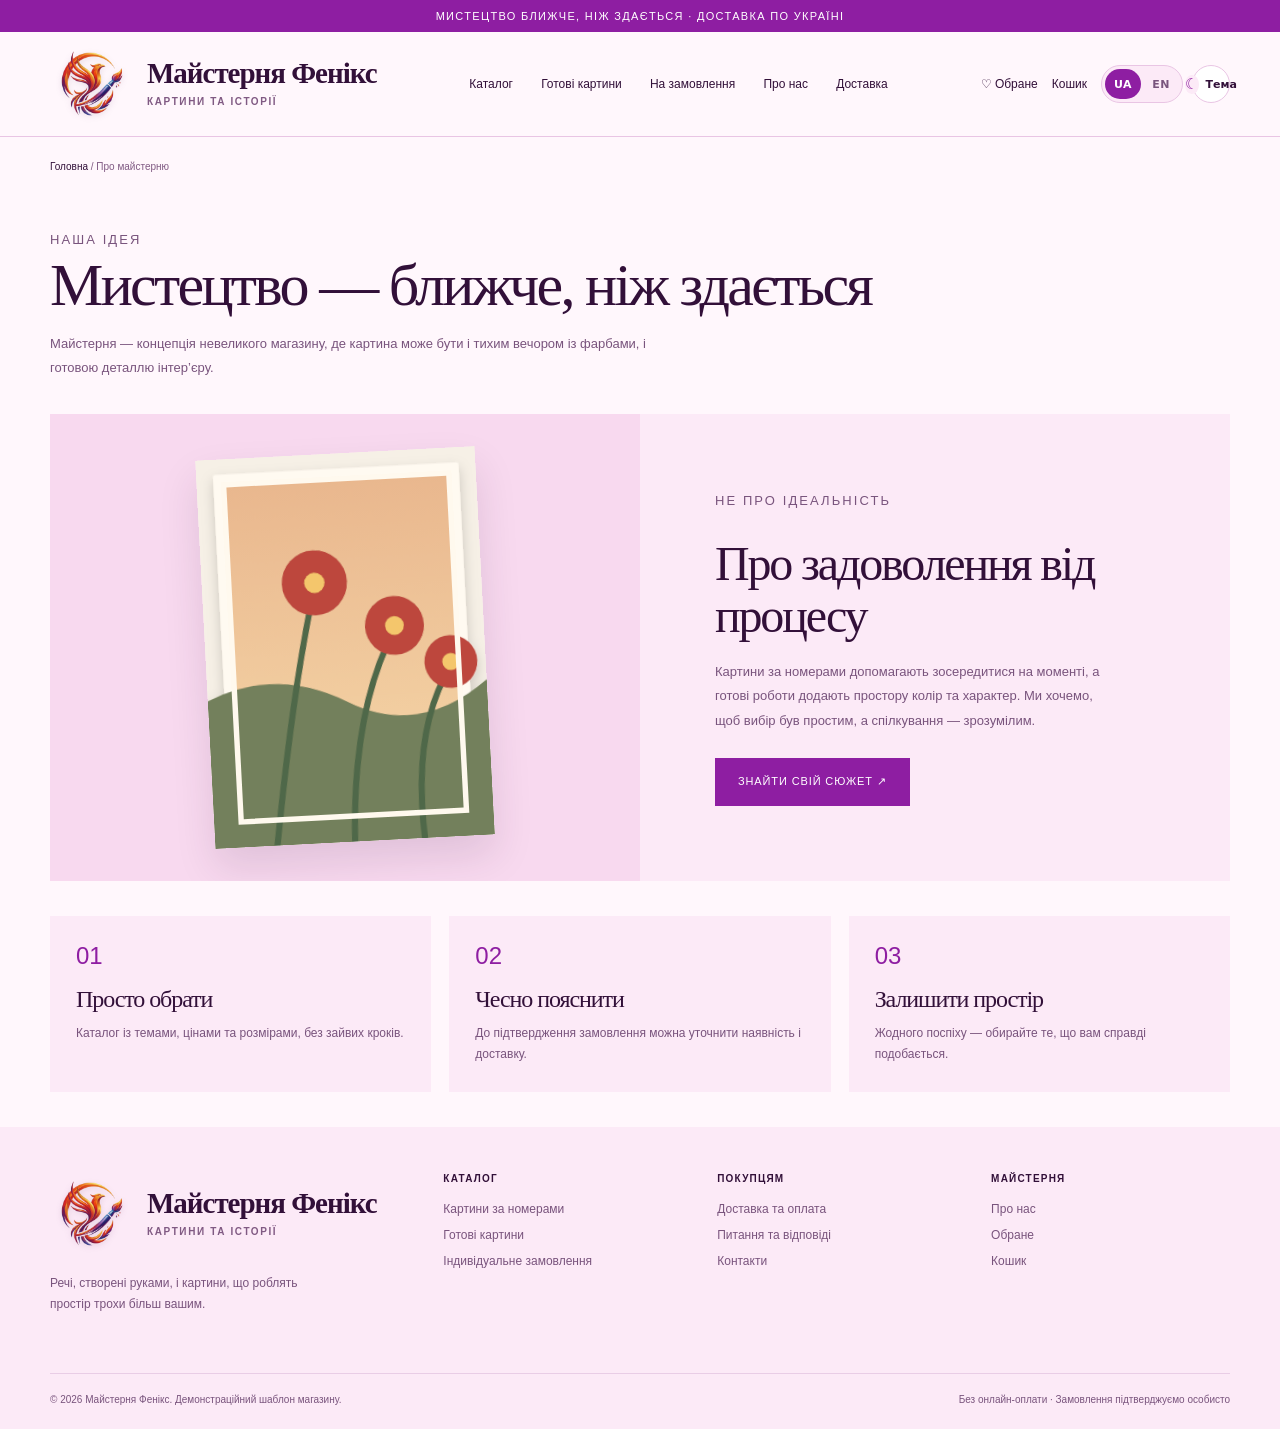
==== commit ede34f13: "_" ====
--- a/about.html
+++ b/about.html
@@ -1 +1 @@
-<!doctype html><html lang="uk"><head><meta charset="utf-8"><meta name="viewport" content="width=device-width, initial-scale=1"><meta name="description" content="Про концепцію та підхід майстерні."><title>Про майстерню — Фенікс Арт (Phoenix Art)</title><link rel="stylesheet" href="assets/css/style.css?v=20261022-phoenix3"></head><body data-order-email="YOUR_EMAIL@example.com"><div class="announcement">Мистецтво ближче, ніж здається · Доставка по Україні</div><header class="site-header"><div class="container header-main"><a class="brand" href="index.html"><span class="brand__mark">ФА</span><span class="brand__text">Фенікс Арт<small>картини та історії</small></span></a><nav class="site-nav"><a href="catalog.html">Каталог</a><a href="ready-art.html">Готові картини</a><a href="custom.html">На замовлення</a><a href="about.html">Про нас</a><a href="delivery.html">Доставка</a></nav><div class="header-actions"><a class="header-link" href="favorites.html">♡ Обране</a><a class="header-link" href="cart.html">Кошик <span class="cart-count" hidden>0</span></a><div class="site-controls"><div class="language-switch" role="group" aria-label="Мова / Language"><button type="button" class="language-option" data-language="uk" aria-pressed="true">UA</button><button type="button" class="language-option" data-language="en" aria-pressed="false">EN</button></div><button class="theme-toggle" type="button" data-theme-toggle aria-label="Перемкнути тему" title="Перемкнути світлу або темну тему"><span class="theme-toggle__icon" aria-hidden="true">☾</span><span class="theme-toggle__label">Тема</span></button></div></div><button class="menu-toggle" aria-label="Відкрити меню" aria-expanded="false">☰</button></div></header><main><div class="container"><div class="breadcrumbs"><a href="index.html">Головна</a> / Про майстерню</div><section class="page-hero"><p class="eyebrow">НАША ІДЕЯ</p><h1>Мистецтво — ближче, ніж здається</h1><p>Майстерня — концепція невеликого магазину, де картина може бути і тихим вечором із фарбами, і готовою деталлю інтер’єру.</p></section><div class="split-promo"><div class="split-promo__visual"><img src="assets/images/poppy.svg" alt="Квіткова картина"></div><div class="split-promo__content"><p class="eyebrow">НЕ ПРО ІДЕАЛЬНІСТЬ</p><h2>Про задоволення від процесу</h2><p>Картини за номерами допомагають зосередитися на моменті, а готові роботи додають простору колір та характер. Ми хочемо, щоб вибір був простим, а спілкування — зрозумілим.</p><a class="button button--dark" href="catalog.html">Знайти свій сюжет ↗</a></div></div><div class="info-grid"><article class="info-card"><span>01</span><h2>Просто обрати</h2><p>Каталог із темами, цінами та розмірами, без зайвих кроків.</p></article><article class="info-card"><span>02</span><h2>Чесно пояснити</h2><p>До підтвердження замовлення можна уточнити наявність і доставку.</p></article><article class="info-card"><span>03</span><h2>Залишити простір</h2><p>Жодного поспіху — обирайте те, що вам справді подобається.</p></article></div></div></main><footer class="site-footer"><div class="container"><div class="footer-grid"><div class="footer-brand"><a class="brand" href="index.html"><span class="brand__mark">ФА</span><span class="brand__text">Фенікс Арт<small>картини та історії</small></span></a><p>Речі, створені руками, і картини, що роблять простір трохи більш вашим.</p></div><div class="footer-column"><h3>Каталог</h3><a href="catalog.html">Картини за номерами</a><a href="ready-art.html">Готові картини</a><a href="custom.html">Індивідуальне замовлення</a></div><div class="footer-column"><h3>Покупцям</h3><a href="delivery.html">Доставка та оплата</a><a href="faq.html">Питання та відповіді</a><a href="contacts.html">Контакти</a></div><div class="footer-column"><h3>Майстерня</h3><a href="about.html">Про нас</a><a href="favorites.html">Обране</a><a href="cart.html">Кошик</a></div></div><div class="footer-bottom"><span>© 2026 Фенікс Арт (Phoenix Art). Демонстраційний шаблон магазину.</span><span>Без онлайн-оплати · Замовлення підтверджуємо особисто</span></div></div></footer><script src="assets/js/products.js?v=20261022-phoenix3"></script><script src="assets/js/app.js?v=20261022-phoenix3"></script><script src="assets/js/preferences.js?v=20261022-phoenix3"></script></body></html>+<!doctype html><html lang="uk"><head><meta charset="utf-8"><meta name="viewport" content="width=device-width, initial-scale=1"><link rel="icon" href="favicon.ico?v=20261022-brand3" sizes="any"><link rel="shortcut icon" href="favicon.ico?v=20261022-brand3"><meta name="description" content="Про концепцію та підхід майстерні."><title>Про майстерню — Майстерня Фенікс</title><link rel="stylesheet" href="assets/css/style.css?v=20261022-mobile1"></head><body data-order-email="YOUR_EMAIL@example.com"><div class="announcement">Мистецтво ближче, ніж здається · Доставка по Україні</div><header class="site-header"><div class="container header-main"><a class="brand" href="index.html"><img class="brand__logo" src="assets/images/logo.png?v=20261022-brand3" alt="Логотип Майстерня Фенікс" width="46" height="46"><span class="brand__text">Майстерня Фенікс<small>картини та історії</small></span></a><nav class="site-nav"><a href="catalog.html">Каталог</a><a href="ready-art.html">Готові картини</a><a href="custom.html">На замовлення</a><a href="about.html">Про нас</a><a href="delivery.html">Доставка</a></nav><div class="header-actions"><a class="header-link" href="favorites.html">♡ Обране</a><a class="header-link" href="cart.html">Кошик <span class="cart-count" hidden>0</span></a><div class="site-controls"><div class="language-switch" role="group" aria-label="Мова / Language"><button type="button" class="language-option" data-language="uk" aria-pressed="true">UA</button><button type="button" class="language-option" data-language="en" aria-pressed="false">EN</button></div><button class="theme-toggle" type="button" data-theme-toggle aria-label="Перемкнути тему" title="Перемкнути світлу або темну тему"><span class="theme-toggle__icon" aria-hidden="true">☾</span><span class="theme-toggle__label">Тема</span></button></div></div><button class="menu-toggle" aria-label="Відкрити меню" aria-expanded="false">☰</button></div></header><main><div class="container"><div class="breadcrumbs"><a href="index.html">Головна</a> / Про майстерню</div><section class="page-hero"><p class="eyebrow">НАША ІДЕЯ</p><h1>Мистецтво — ближче, ніж здається</h1><p>Майстерня — концепція невеликого магазину, де картина може бути і тихим вечором із фарбами, і готовою деталлю інтер’єру.</p></section><div class="split-promo"><div class="split-promo__visual"><img src="assets/images/poppy.svg" alt="Квіткова картина"></div><div class="split-promo__content"><p class="eyebrow">НЕ ПРО ІДЕАЛЬНІСТЬ</p><h2>Про задоволення від процесу</h2><p>Картини за номерами допомагають зосередитися на моменті, а готові роботи додають простору колір та характер. Ми хочемо, щоб вибір був простим, а спілкування — зрозумілим.</p><a class="button button--dark" href="catalog.html">Знайти свій сюжет ↗</a></div></div><div class="info-grid"><article class="info-card"><span>01</span><h2>Просто обрати</h2><p>Каталог із темами, цінами та розмірами, без зайвих кроків.</p></article><article class="info-card"><span>02</span><h2>Чесно пояснити</h2><p>До підтвердження замовлення можна уточнити наявність і доставку.</p></article><article class="info-card"><span>03</span><h2>Залишити простір</h2><p>Жодного поспіху — обирайте те, що вам справді подобається.</p></article></div></div></main><footer class="site-footer"><div class="container"><div class="footer-grid"><div class="footer-brand"><a class="brand" href="index.html"><img class="brand__logo" src="assets/images/logo.png?v=20261022-brand3" alt="Логотип Майстерня Фенікс" width="46" height="46"><span class="brand__text">Майстерня Фенікс<small>картини та історії</small></span></a><p>Речі, створені руками, і картини, що роблять простір трохи більш вашим.</p></div><div class="footer-column"><h3>Каталог</h3><a href="catalog.html">Картини за номерами</a><a href="ready-art.html">Готові картини</a><a href="custom.html">Індивідуальне замовлення</a></div><div class="footer-column"><h3>Покупцям</h3><a href="delivery.html">Доставка та оплата</a><a href="faq.html">Питання та відповіді</a><a href="contacts.html">Контакти</a></div><div class="footer-column"><h3>Майстерня</h3><a href="about.html">Про нас</a><a href="favorites.html">Обране</a><a href="cart.html">Кошик</a></div></div><div class="footer-bottom"><span>© 2026 Майстерня Фенікс. Демонстраційний шаблон магазину.</span><span>Без онлайн-оплати · Замовлення підтверджуємо особисто</span></div></div></footer><script src="assets/js/products.js?v=20261022-brand3"></script><script src="assets/js/app.js?v=20261022-brand3"></script><script src="assets/js/preferences.js?v=20261022-brand3"></script></body></html>
--- a/assets/css/style.css
+++ b/assets/css/style.css
@@ -17,11 +17,14 @@
 .container { width: min(1180px, calc(100% - 48px)); margin-inline: auto; }
 .announcement { background: #8E1EA2; color: #FFFFFF; text-align: center; padding: 10px 16px; font-size: 11px; letter-spacing: .12em; text-transform: uppercase; }
 .site-header { position: sticky; top: 0; z-index: 20; background: rgba(247,243,236,.95); backdrop-filter: blur(12px); border-bottom: 1px solid rgba(41,42,37,.1); }
-.header-main { min-height: 84px; display: flex; align-items: center; justify-content: space-between; gap: 28px; }
-.brand { display: flex; align-items: center; gap: 11px; min-width: 220px; }
+.header-main { min-height: 104px; display: flex; align-items: center; justify-content: space-between; gap: 28px; }
+.brand { display: flex; align-items: center; gap: 15px; min-width: 270px; }
 .brand__mark { display: grid; place-items: center; width: 42px; height: 42px; border: 1px solid #8E1EA2; color: #8E1EA2; border-radius: 50%; font-family: Georgia, 'Times New Roman', serif; font-size: 25px; }
-.brand__text { display: grid; gap: 2px; font-family: Georgia, 'Times New Roman', serif; font-size: 20px; line-height: 1; letter-spacing: -.04em; }
-.brand__text small { font-family: sans-serif; font-size: 9px; letter-spacing: .2em; text-transform: uppercase; color: #805A83; }
+.brand__logo { display: block; flex: 0 0 auto; width: 76px; height: 76px; object-fit: contain; border: 0; overflow: hidden; background: transparent; }
+
+
+.brand__text { display: grid; gap: 7px; font-family: Georgia, 'Times New Roman', serif; font-size: 27px; font-weight: 700; line-height: 1; letter-spacing: -.04em; }
+.brand__text small { font-family: sans-serif; font-size: 10px; letter-spacing: .2em; text-transform: uppercase; color: #805A83; }
 .site-nav { display: flex; align-items: center; gap: clamp(14px, 2.2vw, 30px); font-size: 12px; }
 .site-nav a { padding: 10px 0; position: relative; }
 .site-nav a:after { content: ''; position: absolute; left: 0; right: 100%; bottom: 4px; height: 1px; background: #8E1EA2; transition: right .2s; }
@@ -182,8 +185,8 @@
 .toast { position: fixed; z-index: 100; bottom: 22px; left: 50%; transform: translate(-50%, 20px); opacity: 0; pointer-events: none; background: #35113B; color: white; padding: 14px 20px; font-size: 12px; transition: .25s; box-shadow: 0 8px 25px #0002; }
 .toast.is-visible { opacity: 1; transform: translate(-50%, 0); }
 @media (max-width: 980px) { .brand { min-width: 0; }.site-nav { gap: 14px; }.header-actions { gap: 10px; }.product-grid { grid-template-columns: repeat(3,1fr); }.hero__grid { gap: 25px; }.hero__art { min-height: 400px; }.footer-grid { grid-template-columns: 1.4fr 1fr 1fr; }.footer-column:last-child { grid-column: 2; } }
-@media (max-width: 760px) { .container { width: min(100% - 32px, 600px); }.announcement { font-size: 9px; }.header-main { min-height: 70px; gap: 12px; }.brand__mark { width: 36px; height: 36px; font-size: 21px; }.brand__text { font-size: 17px; }.brand__text small { font-size: 8px; }.menu-toggle { display: block; order: 3; }.header-actions { margin-left: auto; }.site-nav { display: none; position: absolute; left: 0; right: 0; top: 100%; padding: 12px 24px 20px; background: #FFF5FC; border-bottom: 1px solid #E9CDE6; flex-direction: column; align-items: stretch; gap: 0; }.site-nav.is-open { display: flex; }.site-nav a { border-bottom: 1px solid #E9CDE6; padding: 13px 0; }.hero { padding: 42px 0 50px; }.hero__grid { grid-template-columns: 1fr; }.hero h1 { font-size: clamp(42px, 12vw, 62px); }.hero__art { min-height: 370px; }.hero__painting { width: 60%; }.hero__stamp { right: 6%; top: 20px; }.hero__note { left: 5%; bottom: 20px; }.benefits__grid { grid-template-columns: 1fr; }.benefit, .benefit:first-child { padding: 17px 0; border-right: 0; border-bottom: 1px solid #ED96D7; }.benefit:last-child { border-bottom: 0; }.section { padding: 58px 0; }.section-heading { align-items: start; flex-direction: column; }.product-grid { grid-template-columns: repeat(2,minmax(0,1fr)); gap: 24px 12px; }.product-card h3 { font-size: 17px; }.product-card__body .eyebrow { font-size: 7px; }.split-promo { grid-template-columns: 1fr; }.split-promo__visual { min-height: 270px; }.split-promo__visual img { width: 48%; }.category-grid { grid-template-columns: repeat(2,1fr); gap: 10px; }.category-tile, .category-tile img { min-height: 190px; }.newsletter { align-items: start; flex-direction: column; gap: 22px; }.newsletter form { width: 100%; }.footer-grid { grid-template-columns: repeat(2,1fr); gap: 28px 20px; }.footer-brand { grid-column: 1/-1; }.footer-column:last-child { grid-column: auto; }.footer-bottom { flex-direction: column; }.page-hero { padding: 42px 0 28px; }.catalog-toolbar { align-items: stretch; flex-direction: column; }.catalog-toolbar__filters { display: grid; grid-template-columns: 1fr 1fr; }.catalog-toolbar input { width: 100%; grid-column: 1/-1; }.catalog-toolbar select { min-width: 0; width: 100%; }.product-detail { grid-template-columns: 1fr; gap: 22px; padding-bottom: 55px; }.product-detail__visual { padding: 18px; }.product-detail__visual img { max-height: 520px; }.product-detail__info { padding-top: 0; }.cart-layout { grid-template-columns: 1fr; gap: 25px; padding-bottom: 55px; }.cart-item { grid-template-columns: 85px 1fr 20px; gap: 12px; }.cart-item img { width: 85px; }.info-grid { grid-template-columns: 1fr; }.contact-layout { grid-template-columns: 1fr; gap: 35px; padding-bottom: 55px; } }
-@media (max-width: 380px) { .header-link { font-size: 11px; }.brand { gap: 7px; }.brand__text { font-size: 15px; }.product-grid { gap: 20px 9px; }.product-card h3 { font-size: 15px; }.product-card__bottom strong { font-size: 12px; } }
+@media (max-width: 760px) { .container { width: min(100% - 32px, 600px); }.announcement { font-size: 9px; }.header-main { min-height: 82px; gap: 12px; }.brand__mark { width: 36px; height: 36px; font-size: 21px; }.brand__logo { width: 54px; height: 54px; }.brand__text { font-size: 20px; gap: 5px; }.brand__text small { font-size: 8px; }.menu-toggle { display: block; order: 3; }.header-actions { margin-left: auto; }.site-nav { display: none; position: absolute; left: 0; right: 0; top: 100%; padding: 12px 24px 20px; background: #FFF5FC; border-bottom: 1px solid #E9CDE6; flex-direction: column; align-items: stretch; gap: 0; }.site-nav.is-open { display: flex; }.site-nav a { border-bottom: 1px solid #E9CDE6; padding: 13px 0; }.hero { padding: 42px 0 50px; }.hero__grid { grid-template-columns: 1fr; }.hero h1 { font-size: clamp(42px, 12vw, 62px); }.hero__art { min-height: 370px; }.hero__painting { width: 60%; }.hero__stamp { right: 6%; top: 20px; }.hero__note { left: 5%; bottom: 20px; }.benefits__grid { grid-template-columns: 1fr; }.benefit, .benefit:first-child { padding: 17px 0; border-right: 0; border-bottom: 1px solid #ED96D7; }.benefit:last-child { border-bottom: 0; }.section { padding: 58px 0; }.section-heading { align-items: start; flex-direction: column; }.product-grid { grid-template-columns: repeat(2,minmax(0,1fr)); gap: 24px 12px; }.product-card h3 { font-size: 17px; }.product-card__body .eyebrow { font-size: 7px; }.split-promo { grid-template-columns: 1fr; }.split-promo__visual { min-height: 270px; }.split-promo__visual img { width: 48%; }.category-grid { grid-template-columns: repeat(2,1fr); gap: 10px; }.category-tile, .category-tile img { min-height: 190px; }.newsletter { align-items: start; flex-direction: column; gap: 22px; }.newsletter form { width: 100%; }.footer-grid { grid-template-columns: repeat(2,1fr); gap: 28px 20px; }.footer-brand { grid-column: 1/-1; }.footer-column:last-child { grid-column: auto; }.footer-bottom { flex-direction: column; }.page-hero { padding: 42px 0 28px; }.catalog-toolbar { align-items: stretch; flex-direction: column; }.catalog-toolbar__filters { display: grid; grid-template-columns: 1fr 1fr; }.catalog-toolbar input { width: 100%; grid-column: 1/-1; }.catalog-toolbar select { min-width: 0; width: 100%; }.product-detail { grid-template-columns: 1fr; gap: 22px; padding-bottom: 55px; }.product-detail__visual { padding: 18px; }.product-detail__visual img { max-height: 520px; }.product-detail__info { padding-top: 0; }.cart-layout { grid-template-columns: 1fr; gap: 25px; padding-bottom: 55px; }.cart-item { grid-template-columns: 85px 1fr 20px; gap: 12px; }.cart-item img { width: 85px; }.info-grid { grid-template-columns: 1fr; }.contact-layout { grid-template-columns: 1fr; gap: 35px; padding-bottom: 55px; } }
+@media (max-width: 380px) { .header-link { font-size: 11px; }.brand { gap: 6px; }.brand__logo { width: 44px; height: 44px; }.brand__text { font-size: 17px; gap: 4px; }.product-grid { gap: 20px 9px; }.product-card h3 { font-size: 15px; }.product-card__bottom strong { font-size: 12px; } }
 
 /* Brand palette and accessible appearance controls */
 
@@ -452,3 +455,101 @@
 html[data-theme="dark"] .delivery-choice:has(input:checked) { background: #512A55; }
 html[data-theme="dark"] .autocomplete-list { box-shadow: 0 12px 28px #0005; }
 @media (max-width: 420px) { .delivery-method { grid-template-columns: 1fr; } }
+
+/* Brand identity emphasis */
+.brand { text-decoration: none; flex-shrink: 0; }
+.brand__logo { filter: drop-shadow(0 2px 3px rgba(65, 22, 66, .12)); }
+.brand__text { letter-spacing: -.035em; white-space: nowrap; }
+.brand__text small { letter-spacing: .16em; line-height: 1.4; }
+@media (min-width: 981px) { .header-main { gap: 22px; } .brand__logo { width: 82px; height: 82px; } .brand__text { font-size: 29px; } }
+@media (max-width: 760px) { .brand { min-width: 0; gap: 8px; } .brand__text { font-size: clamp(16px, 4.5vw, 20px); } .brand__text small { font-size: 8px; letter-spacing: .12em; } }
+
+/* Mobile header controls: wrap into a second row instead of overflowing. */
+@media (max-width: 760px) {
+  .header-main {
+    min-height: 0;
+    padding-block: 10px;
+    display: flex;
+    flex-wrap: wrap;
+    align-items: center;
+    column-gap: 10px;
+    row-gap: 8px;
+  }
+  .brand {
+    order: 1;
+    flex: 1 0 100%;
+    width: 100%;
+    min-width: 0;
+    gap: 10px;
+  }
+  .brand__logo { width: 48px; height: 48px; }
+  .brand__text { font-size: clamp(18px, 5vw, 22px); line-height: 1.05; }
+  .brand__text small { font-size: 8px; letter-spacing: .14em; }
+  .header-actions {
+    order: 2;
+    flex: 1 1 auto;
+    min-width: 0;
+    margin-left: 0;
+    gap: 10px;
+    justify-content: flex-start;
+  }
+  .header-link { font-size: 11px; }
+  .site-controls { display: inline-flex; align-items: center; gap: 7px; margin-left: auto; }
+  .language-switch { min-height: 34px; padding: 3px; gap: 2px; }
+  .language-option { min-width: 30px; height: 26px; padding-inline: 6px; font-size: 10px; }
+  .theme-toggle {
+    position: relative;
+    width: 42px;
+    min-width: 42px;
+    height: 34px;
+    min-height: 34px;
+    padding: 0;
+    border: 1px solid var(--line);
+    border-radius: 11px;
+    background: linear-gradient(145deg, #FFF0B5, #FFE0A0);
+    color: #7C3E00;
+    box-shadow: 0 2px 0 rgba(53,17,59,.08);
+  }
+  .theme-toggle__icon {
+    width: 24px;
+    height: 24px;
+    border-radius: 8px;
+    background: rgba(255,255,255,.72);
+    color: #9A5700;
+    font-size: 17px;
+  }
+  .theme-toggle__label { display: none; }
+  html[data-theme="dark"] .theme-toggle {
+    background: linear-gradient(145deg, #38213E, #211526);
+    color: #F5D4FF;
+    border-color: #795282;
+  }
+  html[data-theme="dark"] .theme-toggle__icon {
+    background: #5C3865;
+    color: #F5D4FF;
+  }
+  .menu-toggle {
+    order: 3;
+    display: inline-grid;
+    place-items: center;
+    flex: 0 0 38px;
+    width: 38px;
+    height: 34px;
+    padding: 0;
+    border: 1px solid var(--line);
+    border-radius: 11px;
+    background: var(--surface);
+    color: var(--text);
+    font-size: 21px;
+    line-height: 1;
+  }
+  .site-nav { top: 100%; }
+}
+@media (max-width: 380px) {
+  .header-actions { gap: 7px; }
+  .header-link { font-size: 10px; }
+  .site-controls { gap: 5px; }
+  .language-option { min-width: 27px; padding-inline: 4px; }
+  .theme-toggle { width: 38px; min-width: 38px; }
+  .menu-toggle { flex-basis: 34px; width: 34px; }
+}
